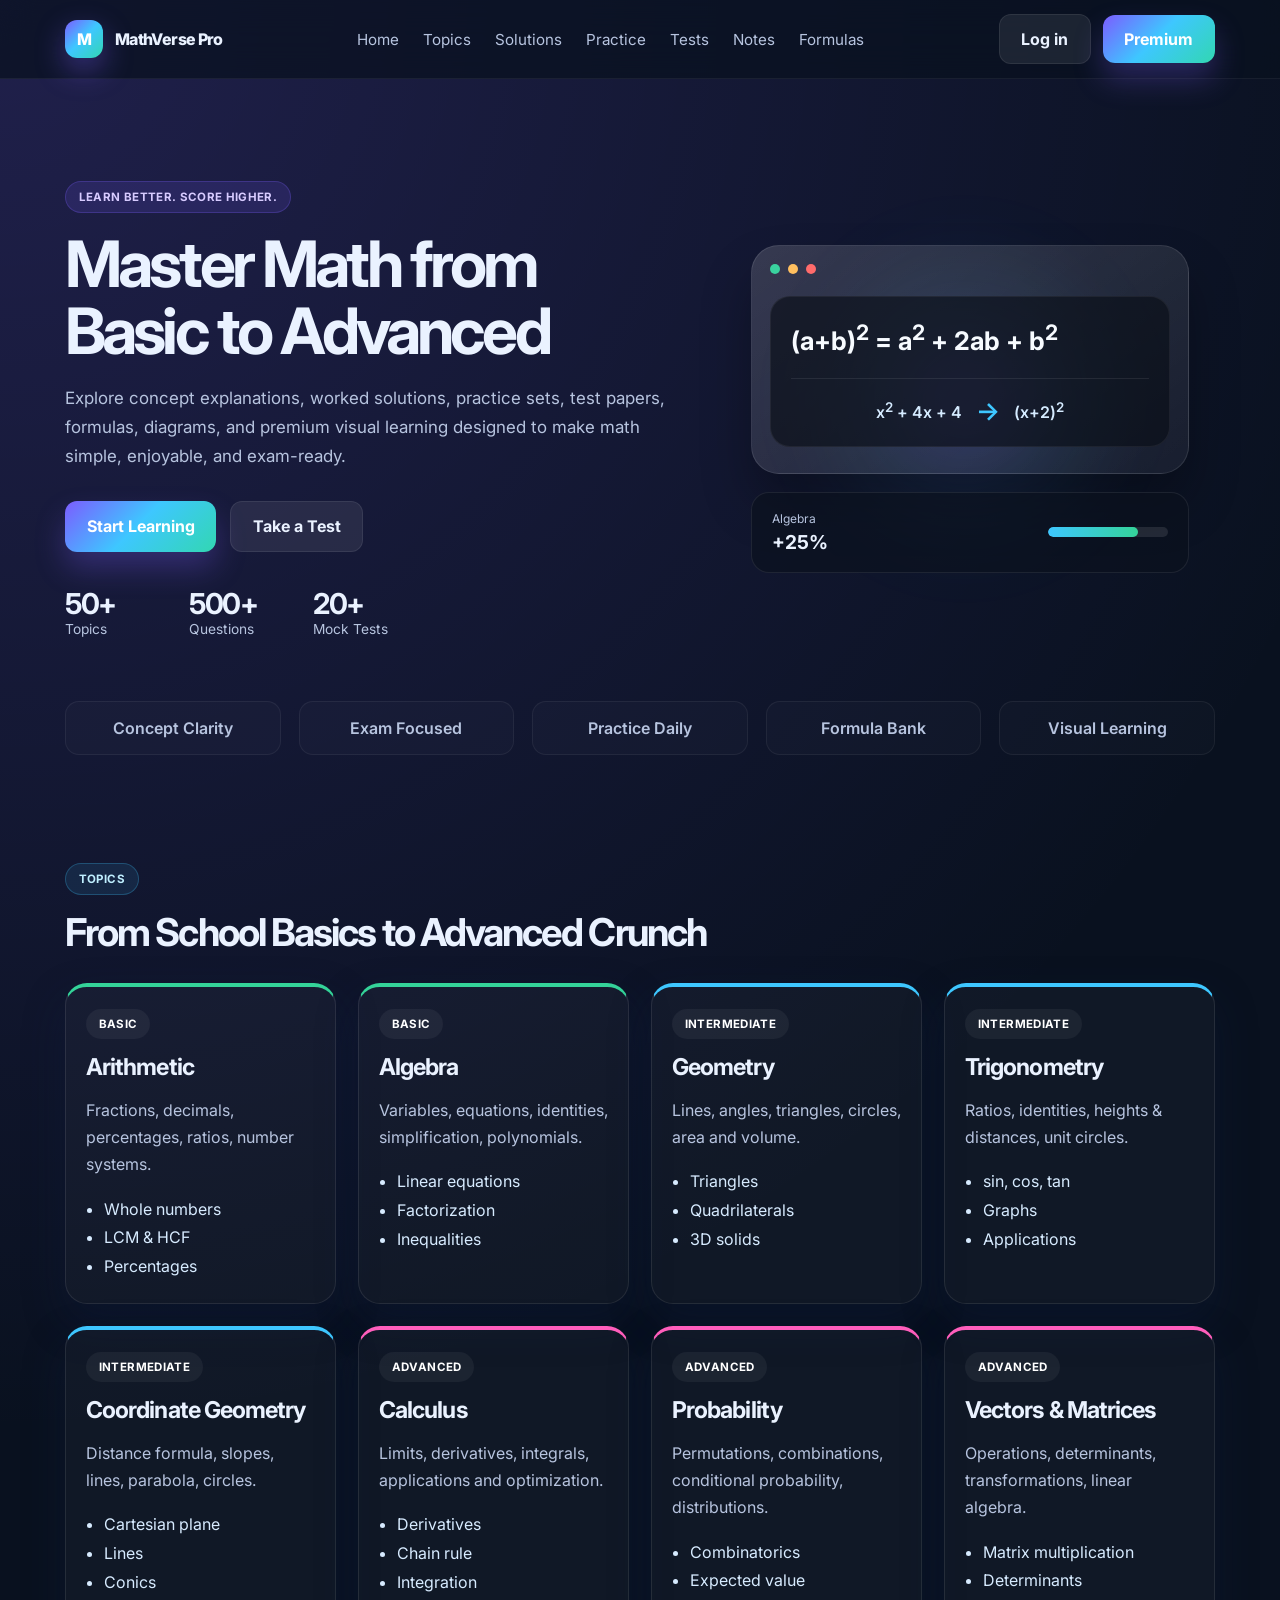
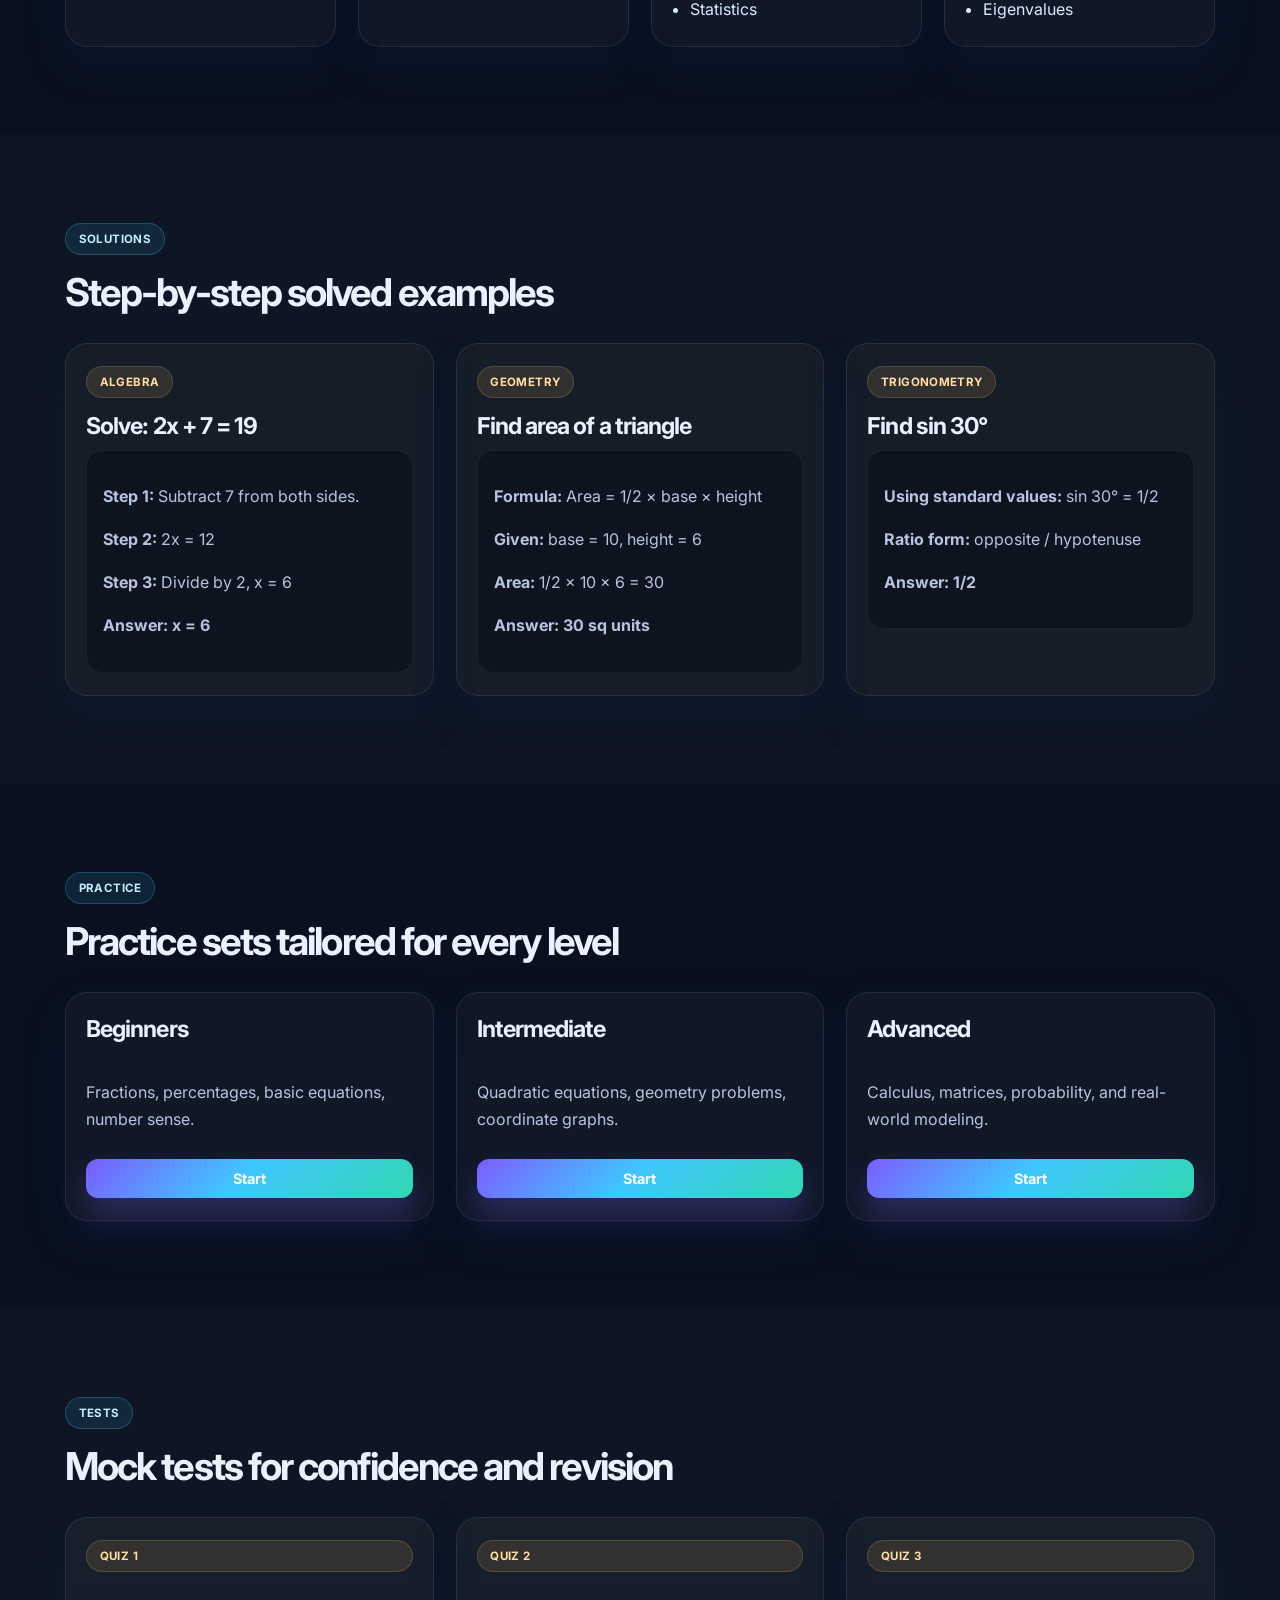
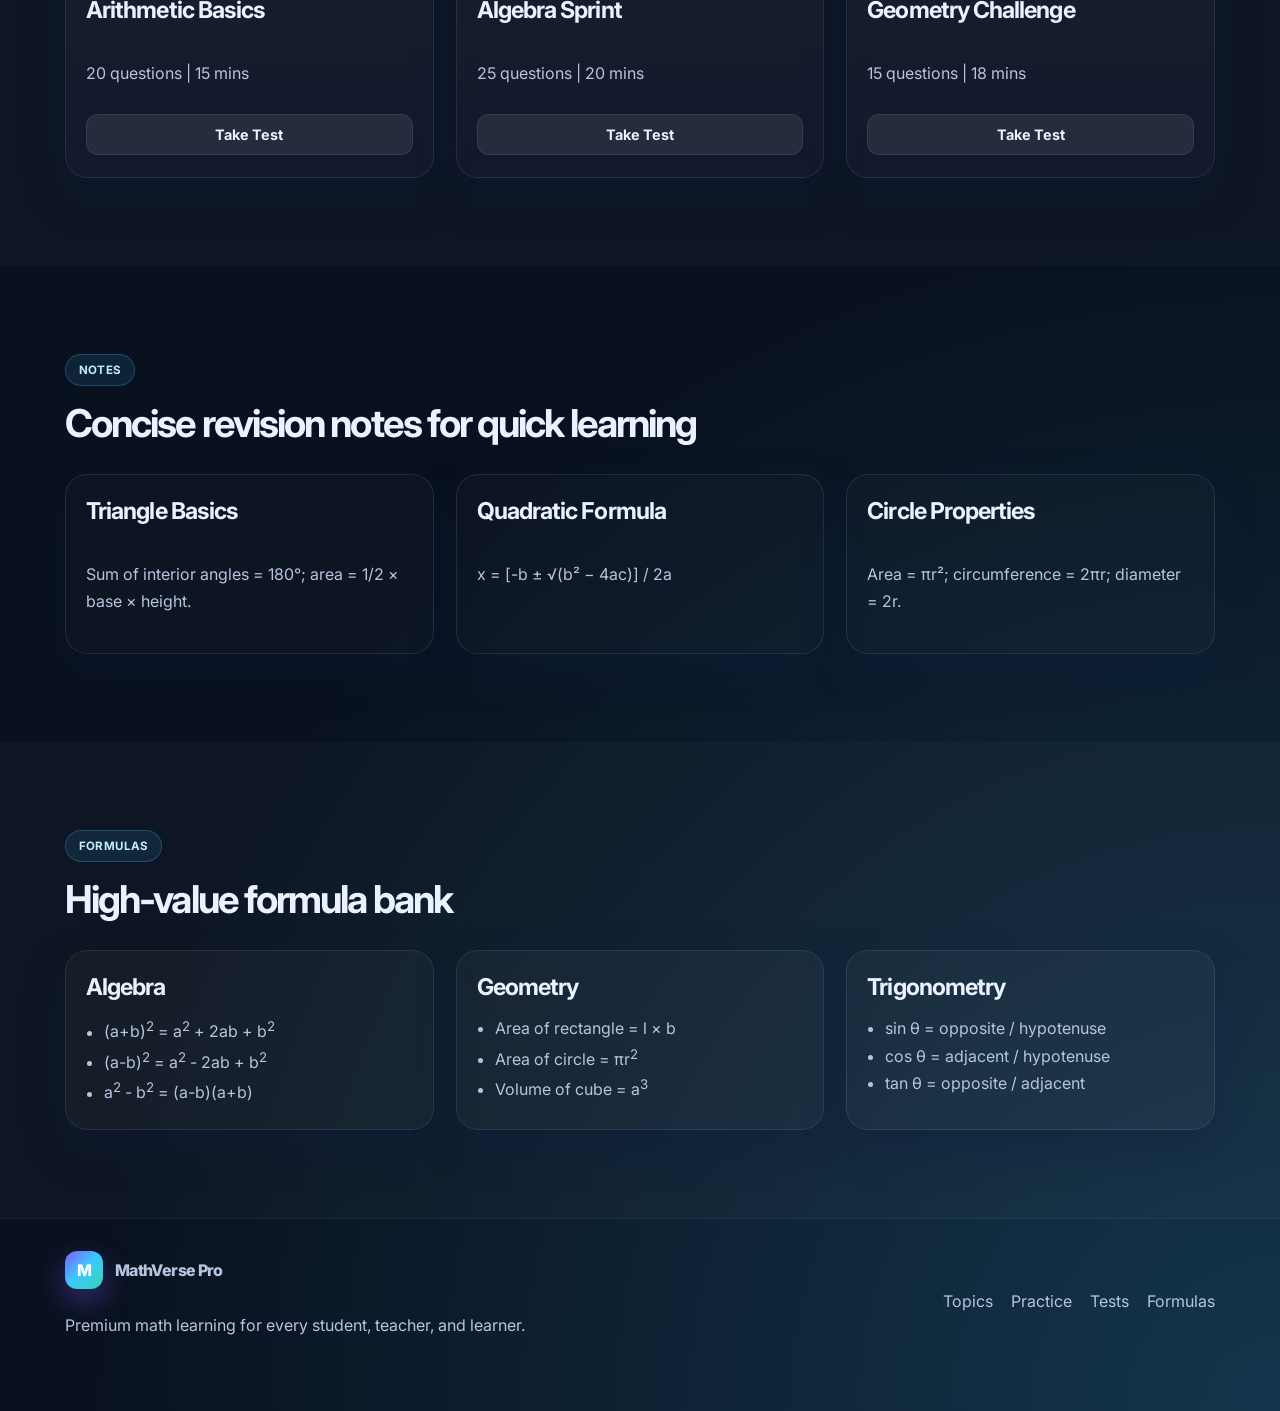
==== index.html @ 8a2e0e50 "Create the static math learning website files in the repository" ====
<!DOCTYPE html>
<html lang="en">
  <head>
    <meta charset="UTF-8" />
    <meta name="viewport" content="width=device-width, initial-scale=1.0" />
    <title>MathVerse Pro | Learn Math From Basic to Advanced</title>
    <meta name="description" content="Premium math learning platform with topics, solutions, practice, tests, formulas, notes and vibrant visual learning." />
    <link rel="preconnect" href="https://fonts.googleapis.com" />
    <link rel="preconnect" href="https://fonts.gstatic.com" crossorigin />
    <link href="https://fonts.googleapis.com/css2?family=Inter:wght@400;500;600;700;800;900&display=swap" rel="stylesheet" />
    <link rel="stylesheet" href="style.css" />
  </head>
  <body>
    <header class="topbar">
      <div class="container nav">
        <div class="brand">
          <div class="brand-mark">M</div>
          <span>MathVerse Pro</span>
        </div>
        <nav class="main-nav">
          <a href="#home">Home</a>
          <a href="#topics">Topics</a>
          <a href="#solutions">Solutions</a>
          <a href="#practice">Practice</a>
          <a href="#tests">Tests</a>
          <a href="#notes">Notes</a>
          <a href="#formulas">Formulas</a>
        </nav>
        <div class="nav-actions">
          <button class="btn btn-light">Log in</button>
          <button class="btn btn-primary">Premium</button>
        </div>
      </div>
    </header>

    <main>
      <section class="hero" id="home">
        <div class="container hero-grid">
          <div class="hero-copy">
            <span class="badge">Learn Better. Score Higher.</span>
            <h1>Master Math from Basic to Advanced</h1>
            <p>
              Explore concept explanations, worked solutions, practice sets, test papers,
              formulas, diagrams, and premium visual learning designed to make math simple,
              enjoyable, and exam-ready.
            </p>
            <div class="cta-row">
              <a href="#topics" class="btn btn-primary">Start Learning</a>
              <a href="#tests" class="btn btn-light">Take a Test</a>
            </div>
            <ul class="hero-stats">
              <li><strong>50+</strong><span>Topics</span></li>
              <li><strong>500+</strong><span>Questions</span></li>
              <li><strong>20+</strong><span>Mock Tests</span></li>
            </ul>
          </div>

          <div class="hero-card">
            <div class="card-glow"></div>
            <div class="mini-card">
              <div class="mini-header">
                <span class="dot green"></span>
                <span class="dot yellow"></span>
                <span class="dot red"></span>
              </div>
              <div class="formula-box">
                <div class="formula">(a+b)<sup>2</sup> = a<sup>2</sup> + 2ab + b<sup>2</sup></div>
                <div class="equation-visual">
                  <span>x<sup>2</sup> + 4x + 4</span>
                  <span class="arrow">→</span>
                  <span>(x+2)<sup>2</sup></span>
                </div>
              </div>
            </div>
            <div class="study-strip">
              <div>
                <span>Algebra</span>
                <strong>+25%</strong>
              </div>
              <div class="progress"><span></span></div>
            </div>
          </div>
        </div>
      </section>

      <section class="trustbar">
        <div class="container trust-items">
          <div>Concept Clarity</div>
          <div>Exam Focused</div>
          <div>Practice Daily</div>
          <div>Formula Bank</div>
          <div>Visual Learning</div>
        </div>
      </section>

      <section class="section" id="topics">
        <div class="container">
          <div class="section-head">
            <span class="eyebrow">Topics</span>
            <h2>From School Basics to Advanced Crunch</h2>
          </div>
          <div class="topic-grid">
            <article class="topic-card level-1">
              <span class="level-tag">Basic</span>
              <h3>Arithmetic</h3>
              <p>Fractions, decimals, percentages, ratios, number systems.</p>
              <ul>
                <li>Whole numbers</li>
                <li>LCM & HCF</li>
                <li>Percentages</li>
              </ul>
            </article>

            <article class="topic-card level-1">
              <span class="level-tag">Basic</span>
              <h3>Algebra</h3>
              <p>Variables, equations, identities, simplification, polynomials.</p>
              <ul>
                <li>Linear equations</li>
                <li>Factorization</li>
                <li>Inequalities</li>
              </ul>
            </article>

            <article class="topic-card level-2">
              <span class="level-tag">Intermediate</span>
              <h3>Geometry</h3>
              <p>Lines, angles, triangles, circles, area and volume.</p>
              <ul>
                <li>Triangles</li>
                <li>Quadrilaterals</li>
                <li>3D solids</li>
              </ul>
            </article>

            <article class="topic-card level-2">
              <span class="level-tag">Intermediate</span>
              <h3>Trigonometry</h3>
              <p>Ratios, identities, heights & distances, unit circles.</p>
              <ul>
                <li>sin, cos, tan</li>
                <li>Graphs</li>
                <li>Applications</li>
              </ul>
            </article>

            <article class="topic-card level-2">
              <span class="level-tag">Intermediate</span>
              <h3>Coordinate Geometry</h3>
              <p>Distance formula, slopes, lines, parabola, circles.</p>
              <ul>
                <li>Cartesian plane</li>
                <li>Lines</li>
                <li>Conics</li>
              </ul>
            </article>

            <article class="topic-card level-3">
              <span class="level-tag">Advanced</span>
              <h3>Calculus</h3>
              <p>Limits, derivatives, integrals, applications and optimization.</p>
              <ul>
                <li>Derivatives</li>
                <li>Chain rule</li>
                <li>Integration</li>
              </ul>
            </article>

            <article class="topic-card level-3">
              <span class="level-tag">Advanced</span>
              <h3>Probability</h3>
              <p>Permutations, combinations, conditional probability, distributions.</p>
              <ul>
                <li>Combinatorics</li>
                <li>Expected value</li>
                <li>Statistics</li>
              </ul>
            </article>

            <article class="topic-card level-3">
              <span class="level-tag">Advanced</span>
              <h3>Vectors & Matrices</h3>
              <p>Operations, determinants, transformations, linear algebra.</p>
              <ul>
                <li>Matrix multiplication</li>
                <li>Determinants</li>
                <li>Eigenvalues</li>
              </ul>
            </article>
          </div>
        </div>
      </section>

      <section class="section alt" id="solutions">
        <div class="container">
          <div class="section-head">
            <span class="eyebrow">Solutions</span>
            <h2>Step-by-step solved examples</h2>
          </div>
          <div class="solution-grid">
            <div class="solution-card">
              <span class="problem-tag">Algebra</span>
              <h3>Solve: 2x + 7 = 19</h3>
              <div class="solution-box">
                <p><strong>Step 1:</strong> Subtract 7 from both sides.</p>
                <p><strong>Step 2:</strong> 2x = 12</p>
                <p><strong>Step 3:</strong> Divide by 2, x = 6</p>
                <p class="answer">Answer: x = 6</p>
              </div>
            </div>

            <div class="solution-card">
              <span class="problem-tag">Geometry</span>
              <h3>Find area of a triangle</h3>
              <div class="solution-box">
                <p><strong>Formula:</strong> Area = 1/2 × base × height</p>
                <p><strong>Given:</strong> base = 10, height = 6</p>
                <p><strong>Area:</strong> 1/2 × 10 × 6 = 30</p>
                <p class="answer">Answer: 30 sq units</p>
              </div>
            </div>

            <div class="solution-card">
              <span class="problem-tag">Trigonometry</span>
              <h3>Find sin 30°</h3>
              <div class="solution-box">
                <p><strong>Using standard values:</strong> sin 30° = 1/2</p>
                <p><strong>Ratio form:</strong> opposite / hypotenuse</p>
                <p class="answer">Answer: 1/2</p>
              </div>
            </div>
          </div>
        </div>
      </section>

      <section class="section" id="practice">
        <div class="container">
          <div class="section-head">
            <span class="eyebrow">Practice</span>
            <h2>Practice sets tailored for every level</h2>
          </div>
          <div class="practice-grid">
            <div class="practice-card">
              <h3>Beginners</h3>
              <p>Fractions, percentages, basic equations, number sense.</p>
              <button class="btn btn-primary small">Start</button>
            </div>
            <div class="practice-card">
              <h3>Intermediate</h3>
              <p>Quadratic equations, geometry problems, coordinate graphs.</p>
              <button class="btn btn-primary small">Start</button>
            </div>
            <div class="practice-card">
              <h3>Advanced</h3>
              <p>Calculus, matrices, probability, and real-world modeling.</p>
              <button class="btn btn-primary small">Start</button>
            </div>
          </div>
        </div>
      </section>

      <section class="section alt" id="tests">
        <div class="container">
          <div class="section-head">
            <span class="eyebrow">Tests</span>
            <h2>Mock tests for confidence and revision</h2>
          </div>
          <div class="quiz-grid">
            <div class="quiz-item">
              <span class="test-badge">Quiz 1</span>
              <h3>Arithmetic Basics</h3>
              <p>20 questions | 15 mins</p>
              <button class="btn btn-light small">Take Test</button>
            </div>
            <div class="quiz-item">
              <span class="test-badge">Quiz 2</span>
              <h3>Algebra Sprint</h3>
              <p>25 questions | 20 mins</p>
              <button class="btn btn-light small">Take Test</button>
            </div>
            <div class="quiz-item">
              <span class="test-badge">Quiz 3</span>
              <h3>Geometry Challenge</h3>
              <p>15 questions | 18 mins</p>
              <button class="btn btn-light small">Take Test</button>
            </div>
          </div>
        </div>
      </section>

      <section class="section" id="notes">
        <div class="container">
          <div class="section-head">
            <span class="eyebrow">Notes</span>
            <h2>Concise revision notes for quick learning</h2>
          </div>
          <div class="notes-grid">
            <article class="note-card">
              <h3>Triangle Basics</h3>
              <p>Sum of interior angles = 180°; area = 1/2 × base × height.</p>
            </article>
            <article class="note-card">
              <h3>Quadratic Formula</h3>
              <p>x = [-b ± √(b² − 4ac)] / 2a</p>
            </article>
            <article class="note-card">
              <h3>Circle Properties</h3>
              <p>Area = πr²; circumference = 2πr; diameter = 2r.</p>
            </article>
          </div>
        </div>
      </section>

      <section class="section alt" id="formulas">
        <div class="container">
          <div class="section-head">
            <span class="eyebrow">Formulas</span>
            <h2>High-value formula bank</h2>
          </div>
          <div class="formula-grid">
            <div class="formula-panel">
              <h3>Algebra</h3>
              <ul>
                <li>(a+b)<sup>2</sup> = a<sup>2</sup> + 2ab + b<sup>2</sup></li>
                <li>(a-b)<sup>2</sup> = a<sup>2</sup> - 2ab + b<sup>2</sup></li>
                <li>a<sup>2</sup> - b<sup>2</sup> = (a-b)(a+b)</li>
              </ul>
            </div>
            <div class="formula-panel">
              <h3>Geometry</h3>
              <ul>
                <li>Area of rectangle = l × b</li>
                <li>Area of circle = πr<sup>2</sup></li>
                <li>Volume of cube = a<sup>3</sup></li>
              </ul>
            </div>
            <div class="formula-panel">
              <h3>Trigonometry</h3>
              <ul>
                <li>sin θ = opposite / hypotenuse</li>
                <li>cos θ = adjacent / hypotenuse</li>
                <li>tan θ = opposite / adjacent</li>
              </ul>
            </div>
          </div>
        </div>
      </section>
    </main>

    <footer class="site-footer">
      <div class="container footer-content">
        <div>
          <div class="brand footer-brand">
            <div class="brand-mark">M</div>
            <span>MathVerse Pro</span>
          </div>
          <p>Premium math learning for every student, teacher, and learner.</p>
        </div>
        <div class="footer-links">
          <a href="#topics">Topics</a>
          <a href="#practice">Practice</a>
          <a href="#tests">Tests</a>
          <a href="#formulas">Formulas</a>
        </div>
      </div>
    </footer>

    <script src="script.js"></script>
  </body>
</html>
---- style.css ----
* {
  box-sizing: border-box;
}

:root {
  --bg: #09111f;
  --bg-soft: #111b2f;
  --panel: rgba(16, 24, 41, 0.8);
  --panel-strong: #101a31;
  --card: #f8faff;
  --primary: #7c5cff;
  --secondary: #3ec7ff;
  --accent: #ffbf5f;
  --success: #34d399;
  --text: #eaf2ff;
  --muted: #b7c4df;
  --shadow: rgba(13, 28, 64, 0.35);
  --pink: #ff5ebc;
  --green: #3ad29f;
  --gradient: linear-gradient(135deg, #7c5cff 0%, #3ec7ff 48%, #32d7b2 100%);
}

html {
  scroll-behavior: smooth;
}

body {
  margin: 0;
  font-family: "Inter", sans-serif;
  background:
    radial-gradient(circle at top left, rgba(124, 92, 255, 0.2), transparent 30%),
    radial-gradient(circle at bottom right, rgba(62, 199, 255, 0.2), transparent 25%),
    var(--bg);
  color: var(--text);
}

a {
  text-decoration: none;
  color: inherit;
}

img {
  max-width: 100%;
}

button {
  font: inherit;
  border: none;
  cursor: pointer;
}

.container {
  width: min(1150px, calc(100% - 32px));
  margin: 0 auto;
}

.topbar {
  position: sticky;
  top: 0;
  z-index: 50;
  backdrop-filter: blur(18px);
  background: rgba(9, 17, 31, 0.72);
  border-bottom: 1px solid rgba(255, 255, 255, 0.06);
}

.nav {
  display: flex;
  align-items: center;
  justify-content: space-between;
  min-height: 78px;
  gap: 20px;
}

.brand {
  display: inline-flex;
  align-items: center;
  gap: 12px;
  font-weight: 800;
  letter-spacing: -0.04em;
}

.brand-mark {
  width: 38px;
  height: 38px;
  display: grid;
  place-items: center;
  border-radius: 12px;
  background: var(--gradient);
  color: white;
  box-shadow: 0 12px 30px rgba(124, 92, 255, 0.4);
}

.main-nav {
  display: flex;
  align-items: center;
  gap: 24px;
  color: var(--muted);
  font-size: 0.95rem;
}

.main-nav a:hover {
  color: white;
}

.nav-actions {
  display: flex;
  align-items: center;
  gap: 12px;
}

.btn {
  display: inline-flex;
  align-items: center;
  justify-content: center;
  border-radius: 12px;
  padding: 0.9rem 1.35rem;
  font-weight: 700;
  transition: 0.2s ease;
}

.btn:hover {
  transform: translateY(-1px);
}

.btn-light {
  background: rgba(255, 255, 255, 0.08);
  color: var(--text);
  border: 1px solid rgba(255, 255, 255, 0.08);
}

.btn-primary {
  background: var(--gradient);
  color: white;
  box-shadow: 0 16px 30px rgba(124, 92, 255, 0.28);
}

.btn.small {
  padding: 0.7rem 1rem;
  font-size: 0.9rem;
}

.hero {
  padding: 90px 0 42px;
}

.hero-grid {
  display: grid;
  grid-template-columns: 1.2fr 0.95fr;
  align-items: center;
  gap: 40px;
}

.badge,
.eyebrow,
.level-tag,
.problem-tag,
.test-badge {
  display: inline-flex;
  align-items: center;
  padding: 0.5rem 0.8rem;
  border-radius: 999px;
  font-size: 0.72rem;
  font-weight: 700;
  letter-spacing: 0.03em;
  text-transform: uppercase;
}

.badge {
  background: rgba(124, 92, 255, 0.15);
  color: #d7cbff;
  border: 1px solid rgba(124, 92, 255, 0.25);
}

.eyebrow {
  background: rgba(62, 199, 255, 0.1);
  color: #bfefff;
  border: 1px solid rgba(62, 199, 255, 0.25);
}

.hero-copy h1 {
  font-size: clamp(2.7rem, 5vw, 5rem);
  line-height: 1.04;
  letter-spacing: -0.06em;
  margin: 18px 0 20px;
}

.hero-copy p {
  font-size: 1.06rem;
  line-height: 1.7;
  color: var(--muted);
  max-width: 640px;
}

.cta-row {
  display: flex;
  flex-wrap: wrap;
  gap: 14px;
  margin-top: 30px;
}

.hero-stats {
  list-style: none;
  padding: 0;
  margin: 34px 0 0;
  display: flex;
  gap: 24px;
  flex-wrap: wrap;
}

.hero-stats li {
  display: flex;
  flex-direction: column;
  min-width: 100px;
}

.hero-stats strong {
  font-size: 1.8rem;
  letter-spacing: -0.05em;
}

.hero-stats span {
  color: var(--muted);
  font-size: 0.86rem;
}

.hero-card {
  position: relative;
  display: flex;
  flex-direction: column;
  justify-content: center;
  min-height: 480px;
  padding: 26px;
}

.card-glow {
  position: absolute;
  inset: 40px 30px 60px 20px;
  background: radial-gradient(circle at center, rgba(124, 92, 255, 0.28), rgba(62, 199, 255, 0.08), transparent 60%);
  filter: blur(32px);
}

.mini-card {
  position: relative;
  z-index: 1;
  background: linear-gradient(145deg, rgba(255,255,255,0.15), rgba(255,255,255,0.05));
  border: 1px solid rgba(255,255,255,0.1);
  border-radius: 28px;
  padding: 18px 18px 26px;
  box-shadow: 0 30px 50px rgba(0,0,0,0.28);
}

.mini-header {
  display: flex;
  gap: 8px;
  margin-bottom: 22px;
}

.dot {
  display: inline-block;
  width: 10px;
  height: 10px;
  border-radius: 50%;
}

.dot.green { background: var(--green); }
.dot.yellow { background: var(--accent); }
.dot.red { background: #ff6b6b; }

.formula-box {
  background: rgba(10, 15, 24, 0.65);
  border-radius: 20px;
  padding: 20px;
  border: 1px solid rgba(255,255,255,0.06);
}

.formula {
  font-size: clamp(1.1rem, 2vw, 1.7rem);
  font-weight: 700;
  line-height: 1.5;
  color: #f7fbff;
}

.equation-visual {
  margin-top: 18px;
  display: flex;
  align-items: center;
  justify-content: center;
  gap: 14px;
  padding-top: 16px;
  border-top: 1px solid rgba(255,255,255,0.08);
  color: #d5ebff;
  font-weight: 600;
}

.arrow {
  color: var(--secondary);
  font-size: 1.6rem;
}

.study-strip {
  position: relative;
  z-index: 1;
  margin-top: 18px;
  background: rgba(11, 17, 30, 0.65);
  border: 1px solid rgba(255,255,255,0.08);
  border-radius: 18px;
  padding: 18px 20px;
  display: flex;
  align-items: center;
  justify-content: space-between;
  gap: 18px;
}

.study-strip span {
  display: block;
  color: var(--muted);
  font-size: 0.75rem;
  margin-bottom: 4px;
}

.study-strip strong {
  font-size: 1.2rem;
}

.progress {
  width: 120px;
  height: 10px;
  background: rgba(255,255,255,0.1);
  border-radius: 999px;
  overflow: hidden;
}

.progress span {
  display: block;
  width: 75%;
  height: 100%;
  background: linear-gradient(90deg, var(--secondary), var(--success));
  border-radius: inherit;
}

.trustbar {
  padding: 10px 0 20px;
}

.trust-items {
  display: grid;
  grid-template-columns: repeat(5, minmax(0, 1fr));
  gap: 18px;
  color: var(--muted);
  font-weight: 600;
}

.trust-items > div {
  text-align: center;
  background: rgba(255,255,255,0.02);
  border: 1px solid rgba(255,255,255,0.06);
  border-radius: 14px;
  padding: 16px 12px;
}

.section {
  padding: 88px 0;
}

.section.alt {
  background: rgba(255,255,255,0.02);
}

.section-head {
  margin-bottom: 28px;
}

.section-head h2 {
  margin: 14px 0 0;
  font-size: clamp(2rem, 3vw, 3rem);
  letter-spacing: -0.05em;
}

.topic-grid,
.solution-grid,
.practice-grid,
.quiz-grid,
.notes-grid,
.formula-grid {
  display: grid;
  gap: 22px;
}

.topic-grid {
  grid-template-columns: repeat(4, minmax(0, 1fr));
}

.solution-grid,
.practice-grid,
.quiz-grid,
.notes-grid,
.formula-grid {
  grid-template-columns: repeat(3, minmax(0, 1fr));
}

.topic-card,
.solution-card,
.practice-card,
.quiz-item,
.note-card,
.formula-panel {
  background: rgba(255,255,255,0.03);
  border: 1px solid rgba(255,255,255,0.09);
  border-radius: 22px;
  padding: 22px 20px;
  box-shadow: 0 18px 40px var(--shadow);
}

.topic-card {
  min-height: 260px;
}

.level-1 { border-top: 4px solid var(--success); }
.level-2 { border-top: 4px solid var(--secondary); }
.level-3 { border-top: 4px solid var(--pink); }

.level-tag {
  background: rgba(255,255,255,0.05);
  color: white;
  margin-bottom: 14px;
}

.topic-card h3,
.solution-card h3,
.practice-card h3,
.quiz-item h3,
.note-card h3,
.formula-panel h3 {
  margin: 0 0 10px;
  font-size: 1.45rem;
  letter-spacing: -0.04em;
}

.topic-card p,
.solution-card p,
.practice-card p,
.quiz-item p,
.note-card p,
.formula-panel li {
  color: var(--muted);
  line-height: 1.7;
}

.topic-card ul {
  padding-left: 18px;
  margin: 14px 0 0;
  color: #d7ebff;
  line-height: 1.8;
}

.problem-tag,
.test-badge {
  background: rgba(255, 191, 95, 0.12);
  color: #ffdfa3;
  border: 1px solid rgba(255, 191, 95, 0.18);
  margin-bottom: 14px;
}

.solution-box {
  background: rgba(9, 15, 24, 0.52);
  border: 1px solid rgba(255,255,255,0.05);
  border-radius: 16px;
  padding: 16px;
}

.answer {
  margin-top: 14px;
  color: #d1fbe8;
  font-weight: 700;
}

.practice-card,
.quiz-item,
.note-card {
  display: flex;
  flex-direction: column;
  gap: 10px;
}

.quiz-item {
  background: linear-gradient(180deg, rgba(255,255,255,0.04), rgba(124,92,255,0.05));
}

.notes-grid .note-card {
  background: rgba(255,255,255,0.02);
}

.formula-panel ul {
  margin: 14px 0 0;
  padding-left: 18px;
}

.site-footer {
  padding: 32px 0 60px;
  border-top: 1px solid rgba(255,255,255,0.06);
}

.footer-content {
  display: flex;
  align-items: center;
  justify-content: space-between;
  gap: 20px;
  color: var(--muted);
}

.footer-brand {
  margin-bottom: 10px;
}

.footer-links {
  display: flex;
  align-items: center;
  gap: 18px;
  flex-wrap: wrap;
}

@media (max-width: 980px) {
  .hero-grid,
  .topic-grid,
  .solution-grid,
  .practice-grid,
  .quiz-grid,
  .notes-grid,
  .formula-grid,
  .trust-items {
    grid-template-columns: 1fr 1fr;
  }

  .hero-grid {
    grid-template-columns: 1fr;
  }

  .main-nav {
    display: none;
  }
}

@media (max-width: 640px) {
  .nav-actions {
    display: none;
  }

  .hero {
    padding-top: 60px;
  }

  .topic-grid,
  .solution-grid,
  .practice-grid,
  .quiz-grid,
  .notes-grid,
  .formula-grid,
  .trust-items {
    grid-template-columns: 1fr;
  }

  .footer-content {
    flex-direction: column;
    align-items: flex-start;
  }

  .cta-row {
    flex-direction: column;
    align-items: stretch;
  }

  .btn {
    width: 100%;
  }
}
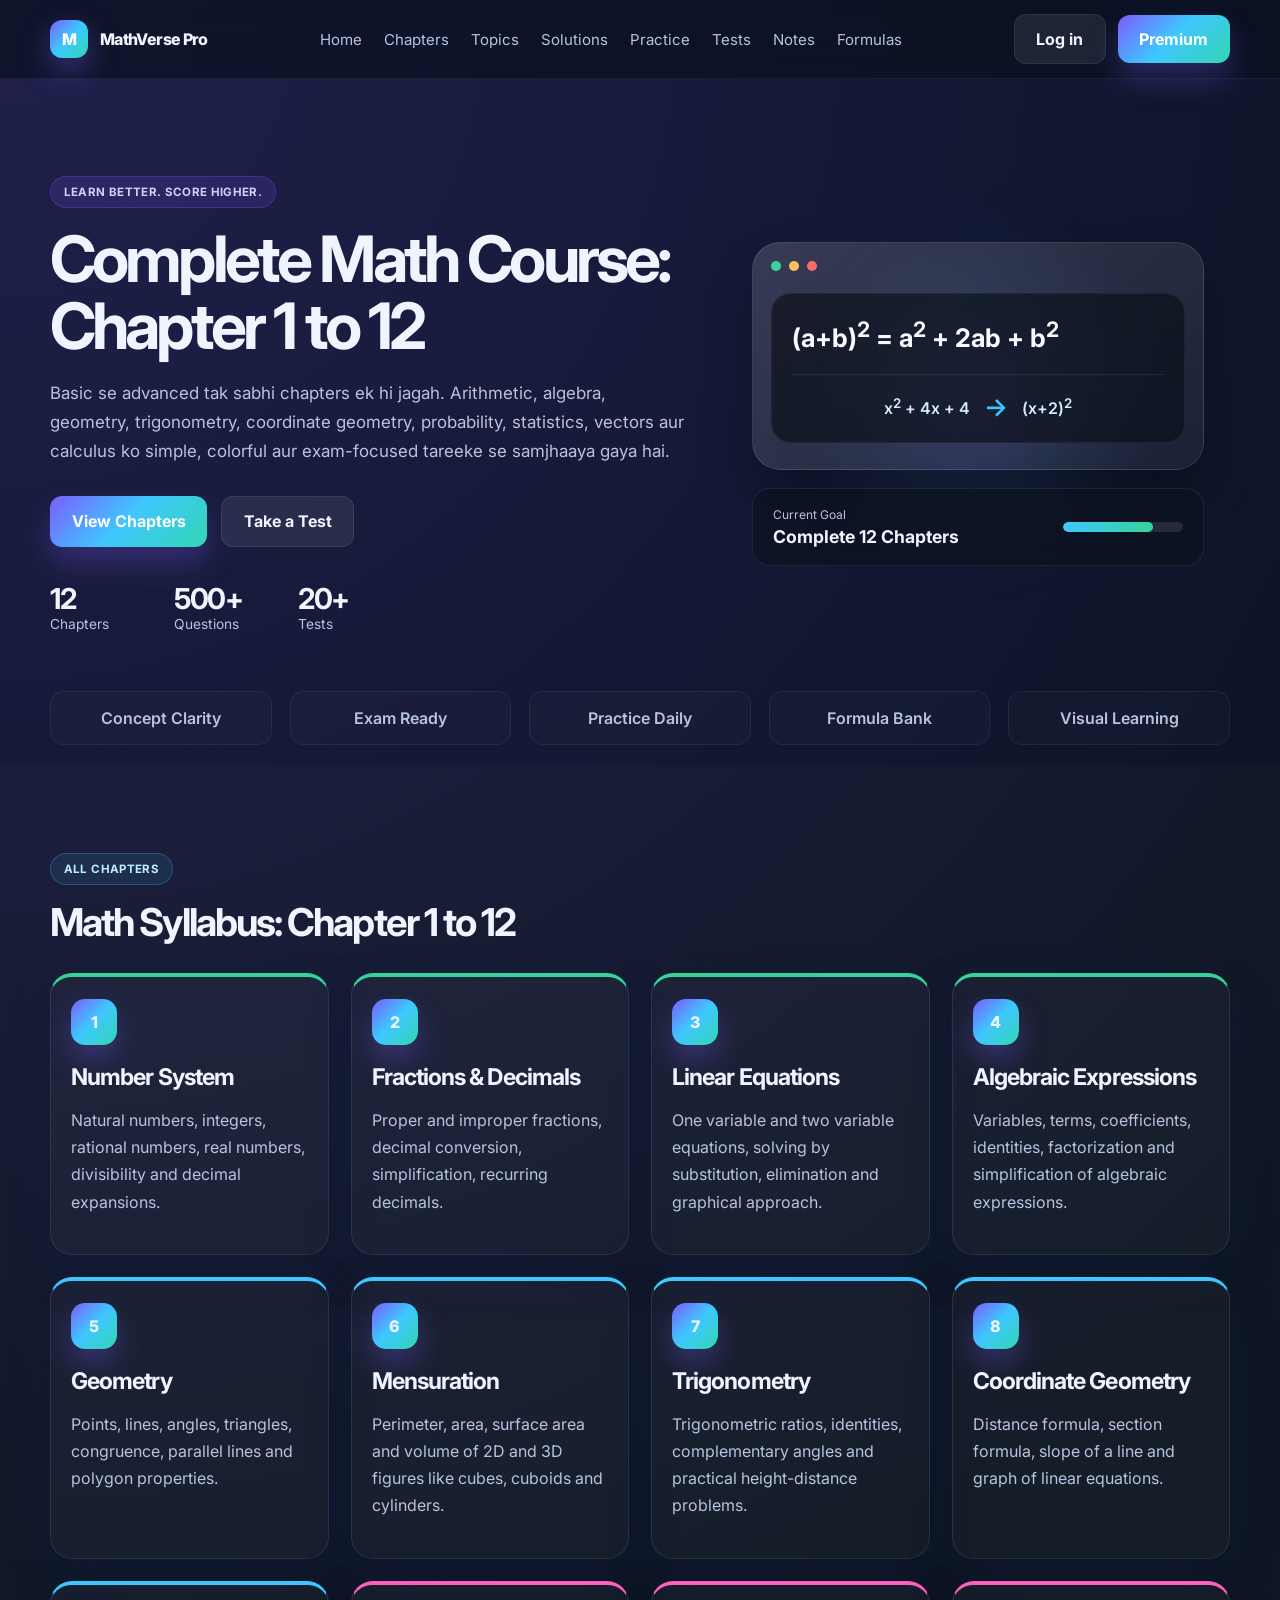
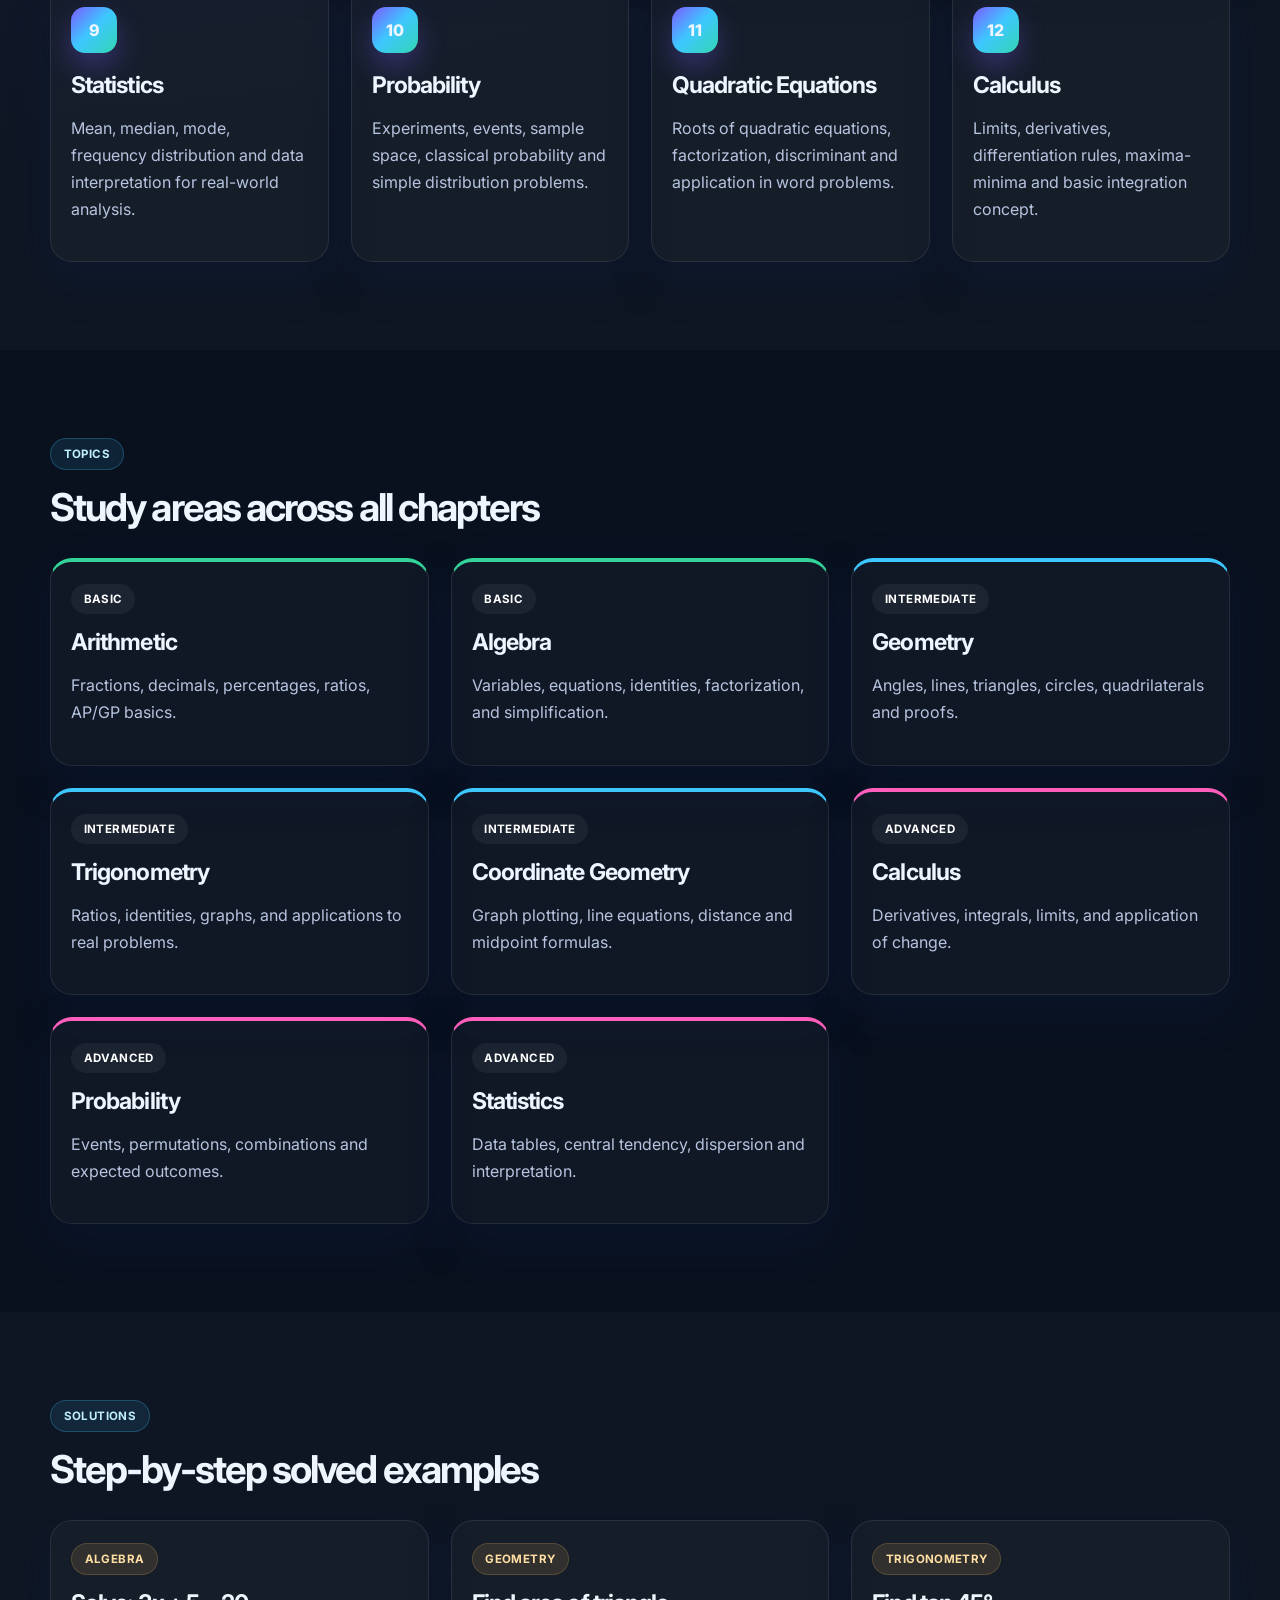
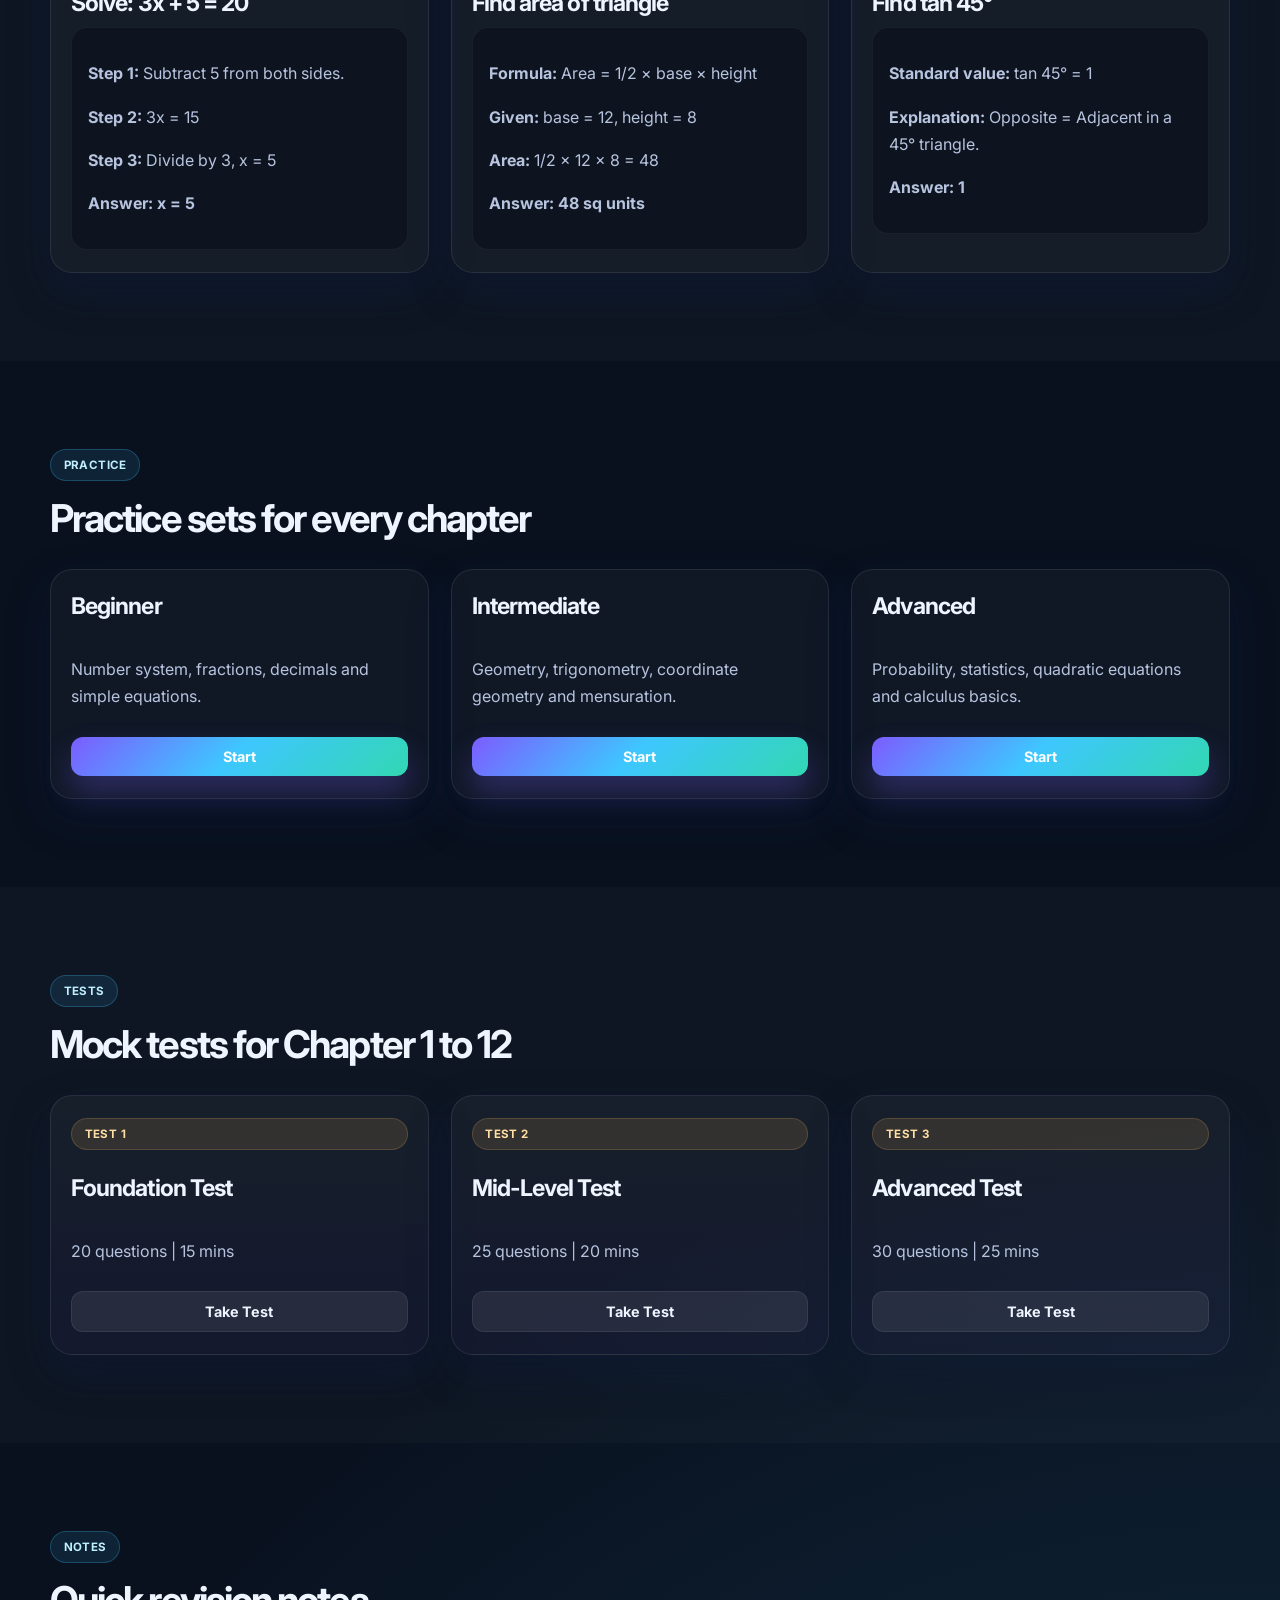
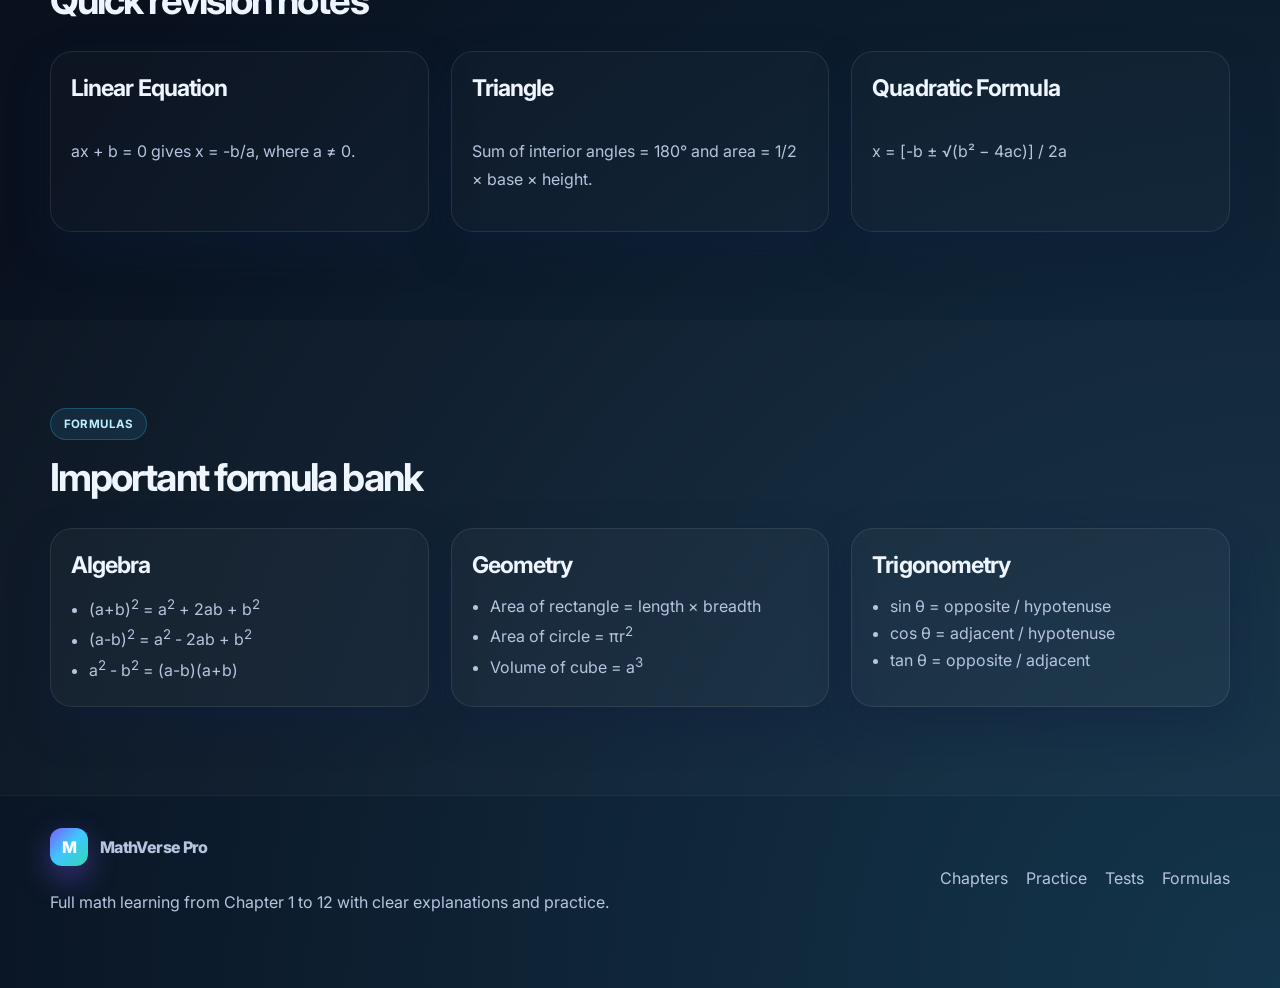
==== commit 3724de5e: "Expand the math website to include complete chapter-wise syllabus from Chapter 1 to 12 and improve t" ====
--- a/index.html
+++ b/index.html
@@ -3,8 +3,11 @@
   <head>
     <meta charset="UTF-8" />
     <meta name="viewport" content="width=device-width, initial-scale=1.0" />
-    <title>MathVerse Pro | Learn Math From Basic to Advanced</title>
-    <meta name="description" content="Premium math learning platform with topics, solutions, practice, tests, formulas, notes and vibrant visual learning." />
+    <title>MathVerse Pro | Learn Math Chapter 1 to 12</title>
+    <meta
+      name="description"
+      content="Premium math learning website with chapters 1 to 12, formulas, notes, practice, tests, and detailed math explanations from basic to advanced level."
+    />
     <link rel="preconnect" href="https://fonts.googleapis.com" />
     <link rel="preconnect" href="https://fonts.gstatic.com" crossorigin />
     <link href="https://fonts.googleapis.com/css2?family=Inter:wght@400;500;600;700;800;900&display=swap" rel="stylesheet" />
@@ -19,6 +22,7 @@
         </div>
         <nav class="main-nav">
           <a href="#home">Home</a>
+          <a href="#chapters">Chapters</a>
           <a href="#topics">Topics</a>
           <a href="#solutions">Solutions</a>
           <a href="#practice">Practice</a>
@@ -38,20 +42,20 @@
         <div class="container hero-grid">
           <div class="hero-copy">
             <span class="badge">Learn Better. Score Higher.</span>
-            <h1>Master Math from Basic to Advanced</h1>
+            <h1>Complete Math Course: Chapter 1 to 12</h1>
             <p>
-              Explore concept explanations, worked solutions, practice sets, test papers,
-              formulas, diagrams, and premium visual learning designed to make math simple,
-              enjoyable, and exam-ready.
+              Basic se advanced tak sabhi chapters ek hi jagah. Arithmetic, algebra, geometry,
+              trigonometry, coordinate geometry, probability, statistics, vectors aur calculus
+              ko simple, colorful aur exam-focused tareeke se samjhaaya gaya hai.
             </p>
             <div class="cta-row">
-              <a href="#topics" class="btn btn-primary">Start Learning</a>
+              <a href="#chapters" class="btn btn-primary">View Chapters</a>
               <a href="#tests" class="btn btn-light">Take a Test</a>
             </div>
             <ul class="hero-stats">
-              <li><strong>50+</strong><span>Topics</span></li>
+              <li><strong>12</strong><span>Chapters</span></li>
               <li><strong>500+</strong><span>Questions</span></li>
-              <li><strong>20+</strong><span>Mock Tests</span></li>
+              <li><strong>20+</strong><span>Tests</span></li>
             </ul>
           </div>
 
@@ -74,8 +78,8 @@
             </div>
             <div class="study-strip">
               <div>
-                <span>Algebra</span>
-                <strong>+25%</strong>
+                <span>Current Goal</span>
+                <strong>Complete 12 Chapters</strong>
               </div>
               <div class="progress"><span></span></div>
             </div>
@@ -86,106 +90,149 @@
       <section class="trustbar">
         <div class="container trust-items">
           <div>Concept Clarity</div>
-          <div>Exam Focused</div>
+          <div>Exam Ready</div>
           <div>Practice Daily</div>
           <div>Formula Bank</div>
           <div>Visual Learning</div>
         </div>
       </section>
 
+      <section class="section alt" id="chapters">
+        <div class="container">
+          <div class="section-head">
+            <span class="eyebrow">All Chapters</span>
+            <h2>Math Syllabus: Chapter 1 to 12</h2>
+          </div>
+
+          <div class="chapter-grid">
+            <article class="chapter-card level-1">
+              <div class="chapter-number">1</div>
+              <h3>Number System</h3>
+              <p>Natural numbers, integers, rational numbers, real numbers, divisibility and decimal expansions.</p>
+            </article>
+
+            <article class="chapter-card level-1">
+              <div class="chapter-number">2</div>
+              <h3>Fractions & Decimals</h3>
+              <p>Proper and improper fractions, decimal conversion, simplification, recurring decimals.</p>
+            </article>
+
+            <article class="chapter-card level-1">
+              <div class="chapter-number">3</div>
+              <h3>Linear Equations</h3>
+              <p>One variable and two variable equations, solving by substitution, elimination and graphical approach.</p>
+            </article>
+
+            <article class="chapter-card level-1">
+              <div class="chapter-number">4</div>
+              <h3>Algebraic Expressions</h3>
+              <p>Variables, terms, coefficients, identities, factorization and simplification of algebraic expressions.</p>
+            </article>
+
+            <article class="chapter-card level-2">
+              <div class="chapter-number">5</div>
+              <h3>Geometry</h3>
+              <p>Points, lines, angles, triangles, congruence, parallel lines and polygon properties.</p>
+            </article>
+
+            <article class="chapter-card level-2">
+              <div class="chapter-number">6</div>
+              <h3>Mensuration</h3>
+              <p>Perimeter, area, surface area and volume of 2D and 3D figures like cubes, cuboids and cylinders.</p>
+            </article>
+
+            <article class="chapter-card level-2">
+              <div class="chapter-number">7</div>
+              <h3>Trigonometry</h3>
+              <p>Trigonometric ratios, identities, complementary angles and practical height-distance problems.</p>
+            </article>
+
+            <article class="chapter-card level-2">
+              <div class="chapter-number">8</div>
+              <h3>Coordinate Geometry</h3>
+              <p>Distance formula, section formula, slope of a line and graph of linear equations.</p>
+            </article>
+
+            <article class="chapter-card level-2">
+              <div class="chapter-number">9</div>
+              <h3>Statistics</h3>
+              <p>Mean, median, mode, frequency distribution and data interpretation for real-world analysis.</p>
+            </article>
+
+            <article class="chapter-card level-3">
+              <div class="chapter-number">10</div>
+              <h3>Probability</h3>
+              <p>Experiments, events, sample space, classical probability and simple distribution problems.</p>
+            </article>
+
+            <article class="chapter-card level-3">
+              <div class="chapter-number">11</div>
+              <h3>Quadratic Equations</h3>
+              <p>Roots of quadratic equations, factorization, discriminant and application in word problems.</p>
+            </article>
+
+            <article class="chapter-card level-3">
+              <div class="chapter-number">12</div>
+              <h3>Calculus</h3>
+              <p>Limits, derivatives, differentiation rules, maxima-minima and basic integration concept.</p>
+            </article>
+          </div>
+        </div>
+      </section>
+
       <section class="section" id="topics">
         <div class="container">
           <div class="section-head">
             <span class="eyebrow">Topics</span>
-            <h2>From School Basics to Advanced Crunch</h2>
+            <h2>Study areas across all chapters</h2>
           </div>
           <div class="topic-grid">
             <article class="topic-card level-1">
               <span class="level-tag">Basic</span>
               <h3>Arithmetic</h3>
-              <p>Fractions, decimals, percentages, ratios, number systems.</p>
-              <ul>
-                <li>Whole numbers</li>
-                <li>LCM & HCF</li>
-                <li>Percentages</li>
-              </ul>
+              <p>Fractions, decimals, percentages, ratios, AP/GP basics.</p>
             </article>
 
             <article class="topic-card level-1">
               <span class="level-tag">Basic</span>
               <h3>Algebra</h3>
-              <p>Variables, equations, identities, simplification, polynomials.</p>
-              <ul>
-                <li>Linear equations</li>
-                <li>Factorization</li>
-                <li>Inequalities</li>
-              </ul>
+              <p>Variables, equations, identities, factorization, and simplification.</p>
             </article>
 
             <article class="topic-card level-2">
               <span class="level-tag">Intermediate</span>
               <h3>Geometry</h3>
-              <p>Lines, angles, triangles, circles, area and volume.</p>
-              <ul>
-                <li>Triangles</li>
-                <li>Quadrilaterals</li>
-                <li>3D solids</li>
-              </ul>
+              <p>Angles, lines, triangles, circles, quadrilaterals and proofs.</p>
             </article>
 
             <article class="topic-card level-2">
               <span class="level-tag">Intermediate</span>
               <h3>Trigonometry</h3>
-              <p>Ratios, identities, heights & distances, unit circles.</p>
-              <ul>
-                <li>sin, cos, tan</li>
-                <li>Graphs</li>
-                <li>Applications</li>
-              </ul>
+              <p>Ratios, identities, graphs, and applications to real problems.</p>
             </article>
 
             <article class="topic-card level-2">
               <span class="level-tag">Intermediate</span>
               <h3>Coordinate Geometry</h3>
-              <p>Distance formula, slopes, lines, parabola, circles.</p>
-              <ul>
-                <li>Cartesian plane</li>
-                <li>Lines</li>
-                <li>Conics</li>
-              </ul>
+              <p>Graph plotting, line equations, distance and midpoint formulas.</p>
             </article>
 
             <article class="topic-card level-3">
               <span class="level-tag">Advanced</span>
               <h3>Calculus</h3>
-              <p>Limits, derivatives, integrals, applications and optimization.</p>
-              <ul>
-                <li>Derivatives</li>
-                <li>Chain rule</li>
-                <li>Integration</li>
-              </ul>
+              <p>Derivatives, integrals, limits, and application of change.</p>
             </article>
 
             <article class="topic-card level-3">
               <span class="level-tag">Advanced</span>
               <h3>Probability</h3>
-              <p>Permutations, combinations, conditional probability, distributions.</p>
-              <ul>
-                <li>Combinatorics</li>
-                <li>Expected value</li>
-                <li>Statistics</li>
-              </ul>
+              <p>Events, permutations, combinations and expected outcomes.</p>
             </article>
 
             <article class="topic-card level-3">
               <span class="level-tag">Advanced</span>
-              <h3>Vectors & Matrices</h3>
-              <p>Operations, determinants, transformations, linear algebra.</p>
-              <ul>
-                <li>Matrix multiplication</li>
-                <li>Determinants</li>
-                <li>Eigenvalues</li>
-              </ul>
+              <h3>Statistics</h3>
+              <p>Data tables, central tendency, dispersion and interpretation.</p>
             </article>
           </div>
         </div>
@@ -200,33 +247,33 @@
           <div class="solution-grid">
             <div class="solution-card">
               <span class="problem-tag">Algebra</span>
-              <h3>Solve: 2x + 7 = 19</h3>
+              <h3>Solve: 3x + 5 = 20</h3>
               <div class="solution-box">
-                <p><strong>Step 1:</strong> Subtract 7 from both sides.</p>
-                <p><strong>Step 2:</strong> 2x = 12</p>
-                <p><strong>Step 3:</strong> Divide by 2, x = 6</p>
-                <p class="answer">Answer: x = 6</p>
+                <p><strong>Step 1:</strong> Subtract 5 from both sides.</p>
+                <p><strong>Step 2:</strong> 3x = 15</p>
+                <p><strong>Step 3:</strong> Divide by 3, x = 5</p>
+                <p class="answer">Answer: x = 5</p>
               </div>
             </div>
 
             <div class="solution-card">
               <span class="problem-tag">Geometry</span>
-              <h3>Find area of a triangle</h3>
+              <h3>Find area of triangle</h3>
               <div class="solution-box">
                 <p><strong>Formula:</strong> Area = 1/2 × base × height</p>
-                <p><strong>Given:</strong> base = 10, height = 6</p>
-                <p><strong>Area:</strong> 1/2 × 10 × 6 = 30</p>
-                <p class="answer">Answer: 30 sq units</p>
+                <p><strong>Given:</strong> base = 12, height = 8</p>
+                <p><strong>Area:</strong> 1/2 × 12 × 8 = 48</p>
+                <p class="answer">Answer: 48 sq units</p>
               </div>
             </div>
 
             <div class="solution-card">
               <span class="problem-tag">Trigonometry</span>
-              <h3>Find sin 30°</h3>
+              <h3>Find tan 45°</h3>
               <div class="solution-box">
-                <p><strong>Using standard values:</strong> sin 30° = 1/2</p>
-                <p><strong>Ratio form:</strong> opposite / hypotenuse</p>
-                <p class="answer">Answer: 1/2</p>
+                <p><strong>Standard value:</strong> tan 45° = 1</p>
+                <p><strong>Explanation:</strong> Opposite = Adjacent in a 45° triangle.</p>
+                <p class="answer">Answer: 1</p>
               </div>
             </div>
           </div>
@@ -237,22 +284,22 @@
         <div class="container">
           <div class="section-head">
             <span class="eyebrow">Practice</span>
-            <h2>Practice sets tailored for every level</h2>
+            <h2>Practice sets for every chapter</h2>
           </div>
           <div class="practice-grid">
             <div class="practice-card">
-              <h3>Beginners</h3>
-              <p>Fractions, percentages, basic equations, number sense.</p>
+              <h3>Beginner</h3>
+              <p>Number system, fractions, decimals and simple equations.</p>
               <button class="btn btn-primary small">Start</button>
             </div>
             <div class="practice-card">
               <h3>Intermediate</h3>
-              <p>Quadratic equations, geometry problems, coordinate graphs.</p>
+              <p>Geometry, trigonometry, coordinate geometry and mensuration.</p>
               <button class="btn btn-primary small">Start</button>
             </div>
             <div class="practice-card">
               <h3>Advanced</h3>
-              <p>Calculus, matrices, probability, and real-world modeling.</p>
+              <p>Probability, statistics, quadratic equations and calculus basics.</p>
               <button class="btn btn-primary small">Start</button>
             </div>
           </div>
@@ -263,25 +310,25 @@
         <div class="container">
           <div class="section-head">
             <span class="eyebrow">Tests</span>
-            <h2>Mock tests for confidence and revision</h2>
+            <h2>Mock tests for Chapter 1 to 12</h2>
           </div>
           <div class="quiz-grid">
             <div class="quiz-item">
-              <span class="test-badge">Quiz 1</span>
-              <h3>Arithmetic Basics</h3>
+              <span class="test-badge">Test 1</span>
+              <h3>Foundation Test</h3>
               <p>20 questions | 15 mins</p>
               <button class="btn btn-light small">Take Test</button>
             </div>
             <div class="quiz-item">
-              <span class="test-badge">Quiz 2</span>
-              <h3>Algebra Sprint</h3>
+              <span class="test-badge">Test 2</span>
+              <h3>Mid-Level Test</h3>
               <p>25 questions | 20 mins</p>
               <button class="btn btn-light small">Take Test</button>
             </div>
             <div class="quiz-item">
-              <span class="test-badge">Quiz 3</span>
-              <h3>Geometry Challenge</h3>
-              <p>15 questions | 18 mins</p>
+              <span class="test-badge">Test 3</span>
+              <h3>Advanced Test</h3>
+              <p>30 questions | 25 mins</p>
               <button class="btn btn-light small">Take Test</button>
             </div>
           </div>
@@ -292,21 +339,21 @@
         <div class="container">
           <div class="section-head">
             <span class="eyebrow">Notes</span>
-            <h2>Concise revision notes for quick learning</h2>
+            <h2>Quick revision notes</h2>
           </div>
           <div class="notes-grid">
             <article class="note-card">
-              <h3>Triangle Basics</h3>
-              <p>Sum of interior angles = 180°; area = 1/2 × base × height.</p>
+              <h3>Linear Equation</h3>
+              <p>ax + b = 0 gives x = -b/a, where a ≠ 0.</p>
+            </article>
+            <article class="note-card">
+              <h3>Triangle</h3>
+              <p>Sum of interior angles = 180° and area = 1/2 × base × height.</p>
             </article>
             <article class="note-card">
               <h3>Quadratic Formula</h3>
               <p>x = [-b ± √(b² − 4ac)] / 2a</p>
             </article>
-            <article class="note-card">
-              <h3>Circle Properties</h3>
-              <p>Area = πr²; circumference = 2πr; diameter = 2r.</p>
-            </article>
           </div>
         </div>
       </section>
@@ -315,7 +362,7 @@
         <div class="container">
           <div class="section-head">
             <span class="eyebrow">Formulas</span>
-            <h2>High-value formula bank</h2>
+            <h2>Important formula bank</h2>
           </div>
           <div class="formula-grid">
             <div class="formula-panel">
@@ -329,7 +376,7 @@
             <div class="formula-panel">
               <h3>Geometry</h3>
               <ul>
-                <li>Area of rectangle = l × b</li>
+                <li>Area of rectangle = length × breadth</li>
                 <li>Area of circle = πr<sup>2</sup></li>
                 <li>Volume of cube = a<sup>3</sup></li>
               </ul>
@@ -354,10 +401,10 @@
             <div class="brand-mark">M</div>
             <span>MathVerse Pro</span>
           </div>
-          <p>Premium math learning for every student, teacher, and learner.</p>
+          <p>Full math learning from Chapter 1 to 12 with clear explanations and practice.</p>
         </div>
         <div class="footer-links">
-          <a href="#topics">Topics</a>
+          <a href="#chapters">Chapters</a>
           <a href="#practice">Practice</a>
           <a href="#tests">Tests</a>
           <a href="#formulas">Formulas</a>
@@ -368,4 +415,3 @@
     <script src="script.js"></script>
   </body>
 </html>
-
--- a/style.css
+++ b/style.css
@@ -4,15 +4,14 @@
 
 :root {
   --bg: #09111f;
-  --bg-soft: #111b2f;
+  --bg-soft: #101a31;
   --panel: rgba(16, 24, 41, 0.8);
-  --panel-strong: #101a31;
   --card: #f8faff;
   --primary: #7c5cff;
   --secondary: #3ec7ff;
   --accent: #ffbf5f;
   --success: #34d399;
-  --text: #eaf2ff;
+  --text: #eef5ff;
   --muted: #b7c4df;
   --shadow: rgba(13, 28, 64, 0.35);
   --pink: #ff5ebc;
@@ -39,10 +38,6 @@
   color: inherit;
 }
 
-img {
-  max-width: 100%;
-}
-
 button {
   font: inherit;
   border: none;
@@ -50,7 +45,7 @@
 }
 
 .container {
-  width: min(1150px, calc(100% - 32px));
+  width: min(1180px, calc(100% - 32px));
   margin: 0 auto;
 }
 
@@ -93,9 +88,9 @@
 .main-nav {
   display: flex;
   align-items: center;
-  gap: 24px;
+  gap: 22px;
   color: var(--muted);
-  font-size: 0.95rem;
+  font-size: 0.94rem;
 }
 
 .main-nav a:hover {
@@ -188,7 +183,7 @@
   font-size: 1.06rem;
   line-height: 1.7;
   color: var(--muted);
-  max-width: 640px;
+  max-width: 650px;
 }
 
 .cta-row {
@@ -228,7 +223,7 @@
   display: flex;
   flex-direction: column;
   justify-content: center;
-  min-height: 480px;
+  min-height: 470px;
   padding: 26px;
 }
 
@@ -319,7 +314,7 @@
 }
 
 .study-strip strong {
-  font-size: 1.2rem;
+  font-size: 1.1rem;
 }
 
 .progress {
@@ -376,6 +371,7 @@
   letter-spacing: -0.05em;
 }
 
+.chapter-grid,
 .topic-grid,
 .solution-grid,
 .practice-grid,
@@ -386,10 +382,11 @@
   gap: 22px;
 }
 
-.topic-grid {
+.chapter-grid {
   grid-template-columns: repeat(4, minmax(0, 1fr));
 }
 
+.topic-grid,
 .solution-grid,
 .practice-grid,
 .quiz-grid,
@@ -398,6 +395,7 @@
   grid-template-columns: repeat(3, minmax(0, 1fr));
 }
 
+.chapter-card,
 .topic-card,
 .solution-card,
 .practice-card,
@@ -411,20 +409,27 @@
   box-shadow: 0 18px 40px var(--shadow);
 }
 
-.topic-card {
-  min-height: 260px;
+.chapter-card {
+  min-height: 220px;
 }
 
 .level-1 { border-top: 4px solid var(--success); }
 .level-2 { border-top: 4px solid var(--secondary); }
 .level-3 { border-top: 4px solid var(--pink); }
 
-.level-tag {
-  background: rgba(255,255,255,0.05);
-  color: white;
-  margin-bottom: 14px;
-}
-
+.chapter-number {
+  width: 46px;
+  height: 46px;
+  border-radius: 14px;
+  display: grid;
+  place-items: center;
+  background: var(--gradient);
+  font-weight: 800;
+  margin-bottom: 18px;
+  box-shadow: 0 14px 28px rgba(124, 92, 255, 0.3);
+}
+
+.chapter-card h3,
 .topic-card h3,
 .solution-card h3,
 .practice-card h3,
@@ -432,10 +437,11 @@
 .note-card h3,
 .formula-panel h3 {
   margin: 0 0 10px;
-  font-size: 1.45rem;
+  font-size: 1.44rem;
   letter-spacing: -0.04em;
 }
 
+.chapter-card p,
 .topic-card p,
 .solution-card p,
 .practice-card p,
@@ -446,6 +452,20 @@
   line-height: 1.7;
 }
 
+.level-tag {
+  display: inline-flex;
+  align-items: center;
+  padding: 0.5rem 0.8rem;
+  border-radius: 999px;
+  font-size: 0.72rem;
+  font-weight: 700;
+  letter-spacing: 0.03em;
+  text-transform: uppercase;
+  background: rgba(255,255,255,0.05);
+  color: white;
+  margin-bottom: 14px;
+}
+
 .topic-card ul {
   padding-left: 18px;
   margin: 14px 0 0;
@@ -455,6 +475,14 @@
 
 .problem-tag,
 .test-badge {
+  display: inline-flex;
+  align-items: center;
+  padding: 0.5rem 0.8rem;
+  border-radius: 999px;
+  font-size: 0.72rem;
+  font-weight: 700;
+  letter-spacing: 0.03em;
+  text-transform: uppercase;
   background: rgba(255, 191, 95, 0.12);
   color: #ffdfa3;
   border: 1px solid rgba(255, 191, 95, 0.18);
@@ -521,6 +549,7 @@
 
 @media (max-width: 980px) {
   .hero-grid,
+  .chapter-grid,
   .topic-grid,
   .solution-grid,
   .practice-grid,
@@ -549,6 +578,7 @@
     padding-top: 60px;
   }
 
+  .chapter-grid,
   .topic-grid,
   .solution-grid,
   .practice-grid,
@@ -573,4 +603,3 @@
     width: 100%;
   }
 }
-
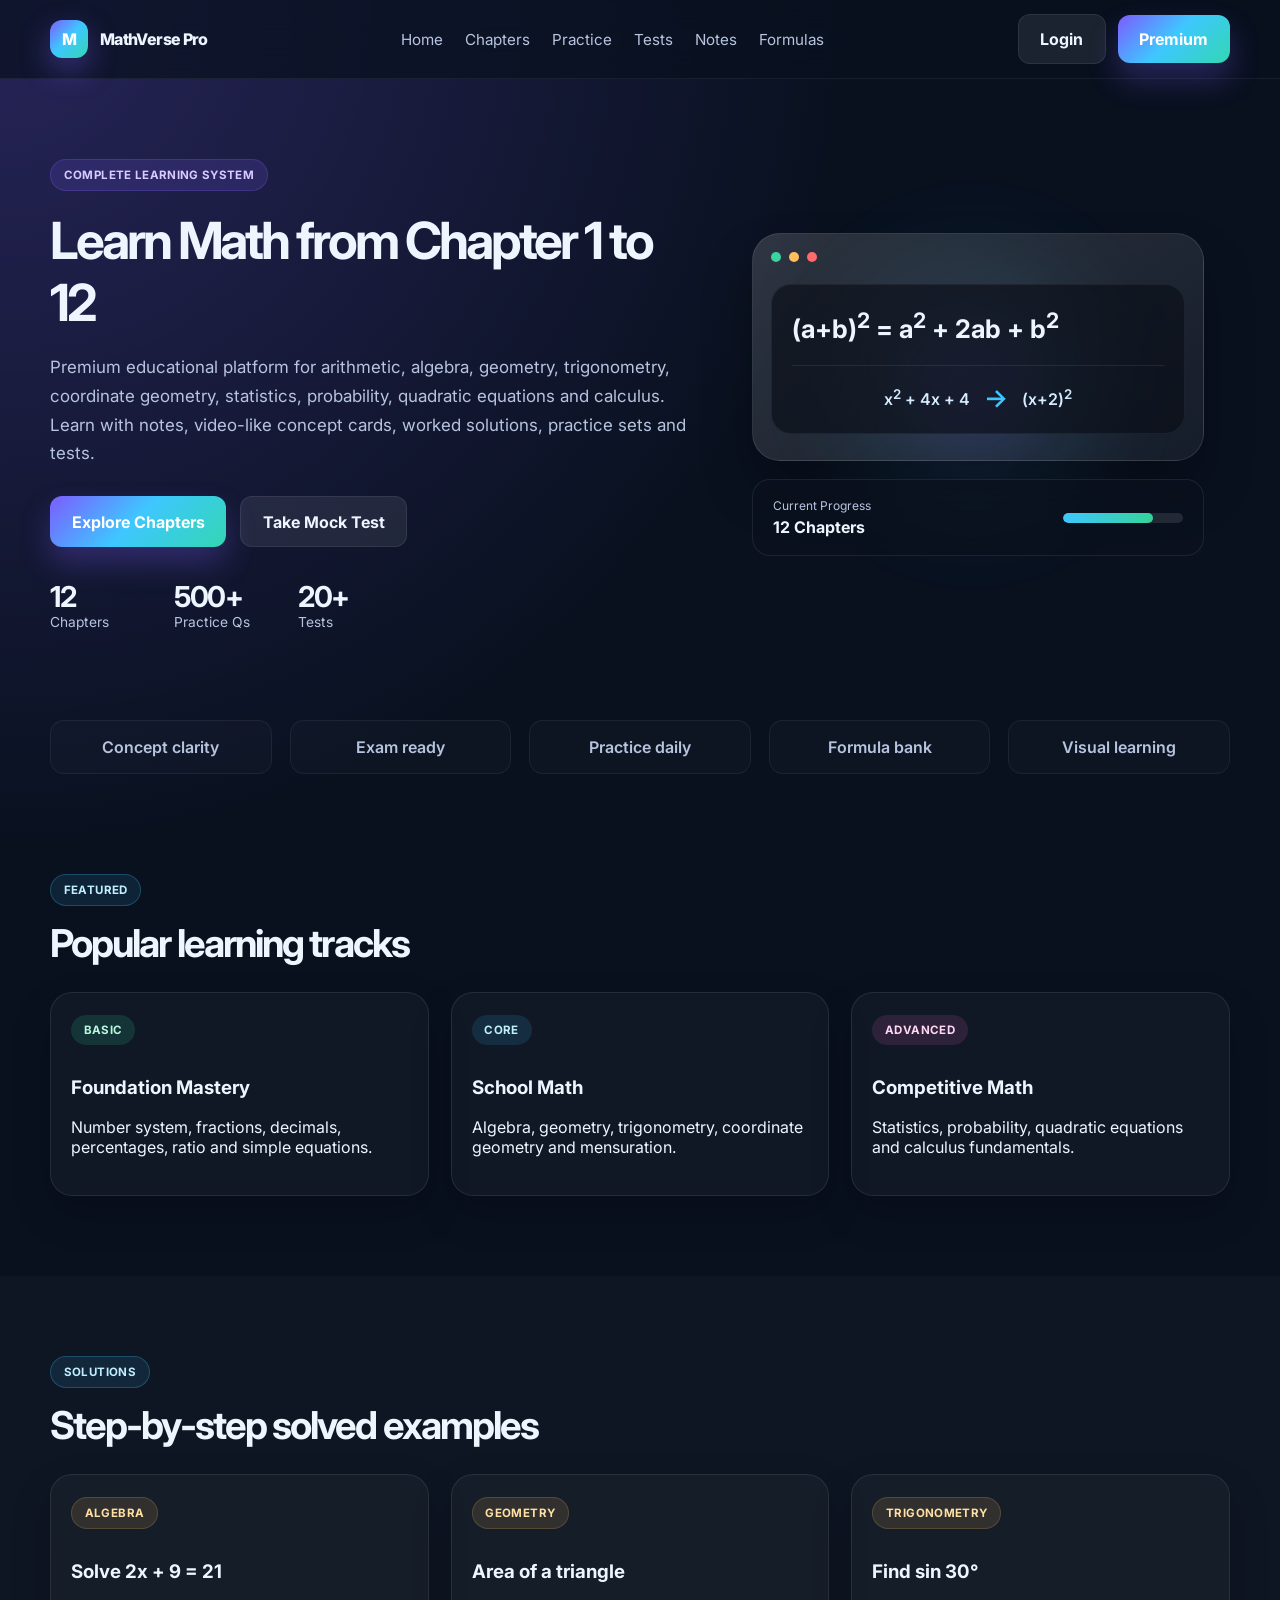
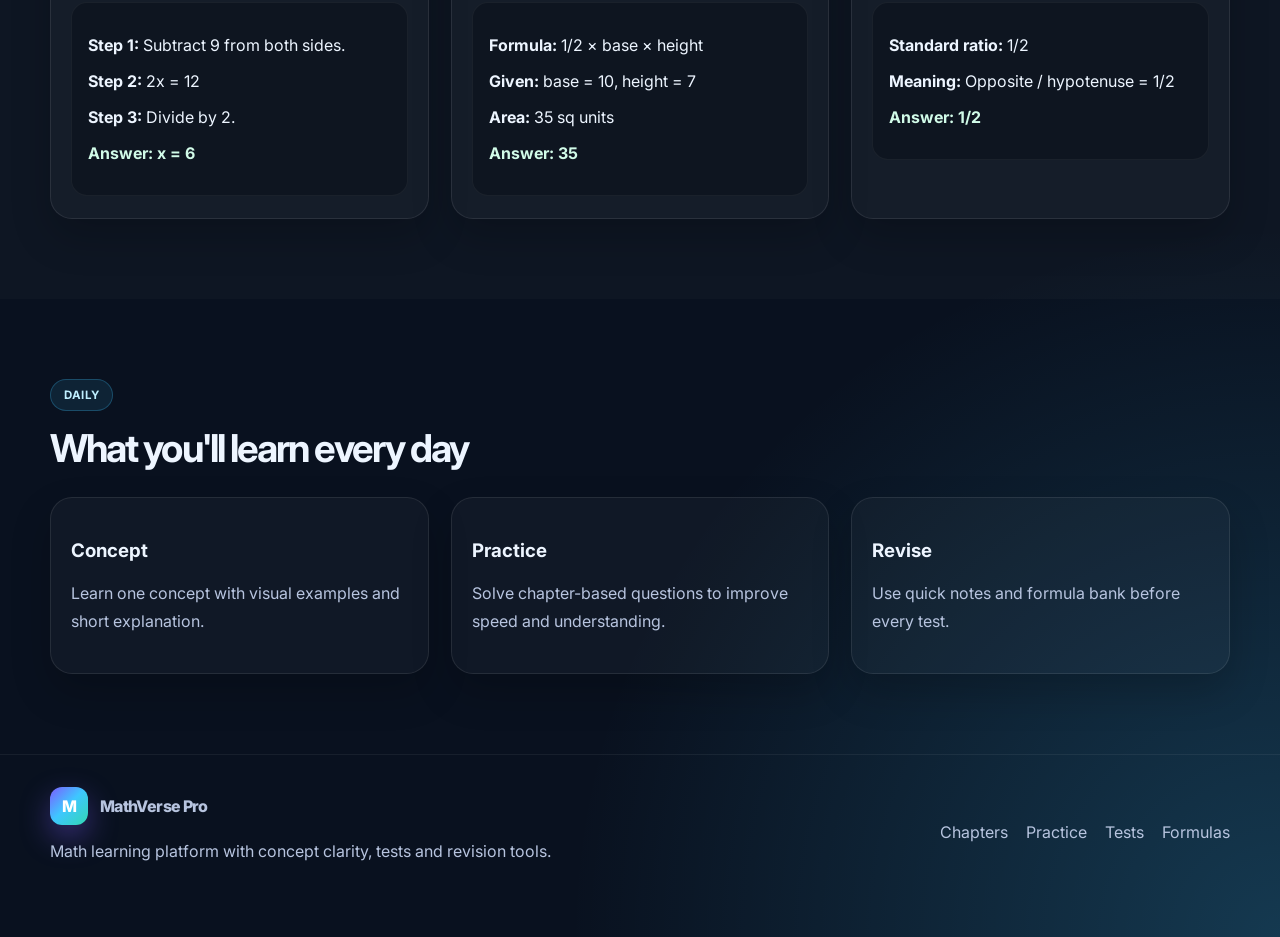
==== commit 6cacd54b: "Convert the static math platform into a complete multi-page learning app with chapters, practice, te" ====
--- a/index.html
+++ b/index.html
@@ -3,11 +3,8 @@
   <head>
     <meta charset="UTF-8" />
     <meta name="viewport" content="width=device-width, initial-scale=1.0" />
-    <title>MathVerse Pro | Learn Math Chapter 1 to 12</title>
-    <meta
-      name="description"
-      content="Premium math learning website with chapters 1 to 12, formulas, notes, practice, tests, and detailed math explanations from basic to advanced level."
-    />
+    <title>MathVerse Pro | Complete Math Learning App</title>
+    <meta name="description" content="Premium math learning app with all chapters, notes, formulas, practice, tests and solutions." />
     <link rel="preconnect" href="https://fonts.googleapis.com" />
     <link rel="preconnect" href="https://fonts.gstatic.com" crossorigin />
     <link href="https://fonts.googleapis.com/css2?family=Inter:wght@400;500;600;700;800;900&display=swap" rel="stylesheet" />
@@ -21,40 +18,38 @@
           <span>MathVerse Pro</span>
         </div>
         <nav class="main-nav">
-          <a href="#home">Home</a>
-          <a href="#chapters">Chapters</a>
-          <a href="#topics">Topics</a>
-          <a href="#solutions">Solutions</a>
-          <a href="#practice">Practice</a>
-          <a href="#tests">Tests</a>
-          <a href="#notes">Notes</a>
-          <a href="#formulas">Formulas</a>
+          <a href="index.html">Home</a>
+          <a href="chapters.html">Chapters</a>
+          <a href="practice.html">Practice</a>
+          <a href="tests.html">Tests</a>
+          <a href="notes.html">Notes</a>
+          <a href="formulas.html">Formulas</a>
         </nav>
         <div class="nav-actions">
-          <button class="btn btn-light">Log in</button>
+          <button class="btn btn-light">Login</button>
           <button class="btn btn-primary">Premium</button>
         </div>
       </div>
     </header>
 
     <main>
-      <section class="hero" id="home">
+      <section class="hero">
         <div class="container hero-grid">
           <div class="hero-copy">
-            <span class="badge">Learn Better. Score Higher.</span>
-            <h1>Complete Math Course: Chapter 1 to 12</h1>
+            <span class="badge">Complete Learning System</span>
+            <h1>Learn Math from Chapter 1 to 12</h1>
             <p>
-              Basic se advanced tak sabhi chapters ek hi jagah. Arithmetic, algebra, geometry,
-              trigonometry, coordinate geometry, probability, statistics, vectors aur calculus
-              ko simple, colorful aur exam-focused tareeke se samjhaaya gaya hai.
+              Premium educational platform for arithmetic, algebra, geometry, trigonometry,
+              coordinate geometry, statistics, probability, quadratic equations and calculus.
+              Learn with notes, video-like concept cards, worked solutions, practice sets and tests.
             </p>
             <div class="cta-row">
-              <a href="#chapters" class="btn btn-primary">View Chapters</a>
-              <a href="#tests" class="btn btn-light">Take a Test</a>
+              <a href="chapters.html" class="btn btn-primary">Explore Chapters</a>
+              <a href="tests.html" class="btn btn-light">Take Mock Test</a>
             </div>
             <ul class="hero-stats">
               <li><strong>12</strong><span>Chapters</span></li>
-              <li><strong>500+</strong><span>Questions</span></li>
+              <li><strong>500+</strong><span>Practice Qs</span></li>
               <li><strong>20+</strong><span>Tests</span></li>
             </ul>
           </div>
@@ -78,8 +73,8 @@
             </div>
             <div class="study-strip">
               <div>
-                <span>Current Goal</span>
-                <strong>Complete 12 Chapters</strong>
+                <span>Current Progress</span>
+                <strong>12 Chapters</strong>
               </div>
               <div class="progress"><span></span></div>
             </div>
@@ -89,156 +84,41 @@
 
       <section class="trustbar">
         <div class="container trust-items">
-          <div>Concept Clarity</div>
-          <div>Exam Ready</div>
-          <div>Practice Daily</div>
-          <div>Formula Bank</div>
-          <div>Visual Learning</div>
-        </div>
-      </section>
-
-      <section class="section alt" id="chapters">
+          <div>Concept clarity</div>
+          <div>Exam ready</div>
+          <div>Practice daily</div>
+          <div>Formula bank</div>
+          <div>Visual learning</div>
+        </div>
+      </section>
+
+      <section class="section">
         <div class="container">
           <div class="section-head">
-            <span class="eyebrow">All Chapters</span>
-            <h2>Math Syllabus: Chapter 1 to 12</h2>
-          </div>
-
-          <div class="chapter-grid">
-            <article class="chapter-card level-1">
-              <div class="chapter-number">1</div>
-              <h3>Number System</h3>
-              <p>Natural numbers, integers, rational numbers, real numbers, divisibility and decimal expansions.</p>
+            <span class="eyebrow">Featured</span>
+            <h2>Popular learning tracks</h2>
+          </div>
+          <div class="feature-grid">
+            <article class="feature-card">
+              <span class="pill green">Basic</span>
+              <h3>Foundation Mastery</h3>
+              <p>Number system, fractions, decimals, percentages, ratio and simple equations.</p>
             </article>
-
-            <article class="chapter-card level-1">
-              <div class="chapter-number">2</div>
-              <h3>Fractions & Decimals</h3>
-              <p>Proper and improper fractions, decimal conversion, simplification, recurring decimals.</p>
+            <article class="feature-card">
+              <span class="pill blue">Core</span>
+              <h3>School Math</h3>
+              <p>Algebra, geometry, trigonometry, coordinate geometry and mensuration.</p>
             </article>
-
-            <article class="chapter-card level-1">
-              <div class="chapter-number">3</div>
-              <h3>Linear Equations</h3>
-              <p>One variable and two variable equations, solving by substitution, elimination and graphical approach.</p>
+            <article class="feature-card">
+              <span class="pill pink">Advanced</span>
+              <h3>Competitive Math</h3>
+              <p>Statistics, probability, quadratic equations and calculus fundamentals.</p>
             </article>
-
-            <article class="chapter-card level-1">
-              <div class="chapter-number">4</div>
-              <h3>Algebraic Expressions</h3>
-              <p>Variables, terms, coefficients, identities, factorization and simplification of algebraic expressions.</p>
-            </article>
-
-            <article class="chapter-card level-2">
-              <div class="chapter-number">5</div>
-              <h3>Geometry</h3>
-              <p>Points, lines, angles, triangles, congruence, parallel lines and polygon properties.</p>
-            </article>
-
-            <article class="chapter-card level-2">
-              <div class="chapter-number">6</div>
-              <h3>Mensuration</h3>
-              <p>Perimeter, area, surface area and volume of 2D and 3D figures like cubes, cuboids and cylinders.</p>
-            </article>
-
-            <article class="chapter-card level-2">
-              <div class="chapter-number">7</div>
-              <h3>Trigonometry</h3>
-              <p>Trigonometric ratios, identities, complementary angles and practical height-distance problems.</p>
-            </article>
-
-            <article class="chapter-card level-2">
-              <div class="chapter-number">8</div>
-              <h3>Coordinate Geometry</h3>
-              <p>Distance formula, section formula, slope of a line and graph of linear equations.</p>
-            </article>
-
-            <article class="chapter-card level-2">
-              <div class="chapter-number">9</div>
-              <h3>Statistics</h3>
-              <p>Mean, median, mode, frequency distribution and data interpretation for real-world analysis.</p>
-            </article>
-
-            <article class="chapter-card level-3">
-              <div class="chapter-number">10</div>
-              <h3>Probability</h3>
-              <p>Experiments, events, sample space, classical probability and simple distribution problems.</p>
-            </article>
-
-            <article class="chapter-card level-3">
-              <div class="chapter-number">11</div>
-              <h3>Quadratic Equations</h3>
-              <p>Roots of quadratic equations, factorization, discriminant and application in word problems.</p>
-            </article>
-
-            <article class="chapter-card level-3">
-              <div class="chapter-number">12</div>
-              <h3>Calculus</h3>
-              <p>Limits, derivatives, differentiation rules, maxima-minima and basic integration concept.</p>
-            </article>
-          </div>
-        </div>
-      </section>
-
-      <section class="section" id="topics">
-        <div class="container">
-          <div class="section-head">
-            <span class="eyebrow">Topics</span>
-            <h2>Study areas across all chapters</h2>
-          </div>
-          <div class="topic-grid">
-            <article class="topic-card level-1">
-              <span class="level-tag">Basic</span>
-              <h3>Arithmetic</h3>
-              <p>Fractions, decimals, percentages, ratios, AP/GP basics.</p>
-            </article>
-
-            <article class="topic-card level-1">
-              <span class="level-tag">Basic</span>
-              <h3>Algebra</h3>
-              <p>Variables, equations, identities, factorization, and simplification.</p>
-            </article>
-
-            <article class="topic-card level-2">
-              <span class="level-tag">Intermediate</span>
-              <h3>Geometry</h3>
-              <p>Angles, lines, triangles, circles, quadrilaterals and proofs.</p>
-            </article>
-
-            <article class="topic-card level-2">
-              <span class="level-tag">Intermediate</span>
-              <h3>Trigonometry</h3>
-              <p>Ratios, identities, graphs, and applications to real problems.</p>
-            </article>
-
-            <article class="topic-card level-2">
-              <span class="level-tag">Intermediate</span>
-              <h3>Coordinate Geometry</h3>
-              <p>Graph plotting, line equations, distance and midpoint formulas.</p>
-            </article>
-
-            <article class="topic-card level-3">
-              <span class="level-tag">Advanced</span>
-              <h3>Calculus</h3>
-              <p>Derivatives, integrals, limits, and application of change.</p>
-            </article>
-
-            <article class="topic-card level-3">
-              <span class="level-tag">Advanced</span>
-              <h3>Probability</h3>
-              <p>Events, permutations, combinations and expected outcomes.</p>
-            </article>
-
-            <article class="topic-card level-3">
-              <span class="level-tag">Advanced</span>
-              <h3>Statistics</h3>
-              <p>Data tables, central tendency, dispersion and interpretation.</p>
-            </article>
-          </div>
-        </div>
-      </section>
-
-      <section class="section alt" id="solutions">
+          </div>
+        </div>
+      </section>
+
+      <section class="section alt">
         <div class="container">
           <div class="section-head">
             <span class="eyebrow">Solutions</span>
@@ -247,147 +127,55 @@
           <div class="solution-grid">
             <div class="solution-card">
               <span class="problem-tag">Algebra</span>
-              <h3>Solve: 3x + 5 = 20</h3>
+              <h3>Solve 2x + 9 = 21</h3>
               <div class="solution-box">
-                <p><strong>Step 1:</strong> Subtract 5 from both sides.</p>
-                <p><strong>Step 2:</strong> 3x = 15</p>
-                <p><strong>Step 3:</strong> Divide by 3, x = 5</p>
-                <p class="answer">Answer: x = 5</p>
-              </div>
-            </div>
-
+                <p><strong>Step 1:</strong> Subtract 9 from both sides.</p>
+                <p><strong>Step 2:</strong> 2x = 12</p>
+                <p><strong>Step 3:</strong> Divide by 2.</p>
+                <p class="answer">Answer: x = 6</p>
+              </div>
+            </div>
             <div class="solution-card">
               <span class="problem-tag">Geometry</span>
-              <h3>Find area of triangle</h3>
+              <h3>Area of a triangle</h3>
               <div class="solution-box">
-                <p><strong>Formula:</strong> Area = 1/2 × base × height</p>
-                <p><strong>Given:</strong> base = 12, height = 8</p>
-                <p><strong>Area:</strong> 1/2 × 12 × 8 = 48</p>
-                <p class="answer">Answer: 48 sq units</p>
-              </div>
-            </div>
-
+                <p><strong>Formula:</strong> 1/2 × base × height</p>
+                <p><strong>Given:</strong> base = 10, height = 7</p>
+                <p><strong>Area:</strong> 35 sq units</p>
+                <p class="answer">Answer: 35</p>
+              </div>
+            </div>
             <div class="solution-card">
               <span class="problem-tag">Trigonometry</span>
-              <h3>Find tan 45°</h3>
+              <h3>Find sin 30°</h3>
               <div class="solution-box">
-                <p><strong>Standard value:</strong> tan 45° = 1</p>
-                <p><strong>Explanation:</strong> Opposite = Adjacent in a 45° triangle.</p>
-                <p class="answer">Answer: 1</p>
-              </div>
-            </div>
-          </div>
-        </div>
-      </section>
-
-      <section class="section" id="practice">
+                <p><strong>Standard ratio:</strong> 1/2</p>
+                <p><strong>Meaning:</strong> Opposite / hypotenuse = 1/2</p>
+                <p class="answer">Answer: 1/2</p>
+              </div>
+            </div>
+          </div>
+        </div>
+      </section>
+
+      <section class="section">
         <div class="container">
           <div class="section-head">
-            <span class="eyebrow">Practice</span>
-            <h2>Practice sets for every chapter</h2>
-          </div>
-          <div class="practice-grid">
-            <div class="practice-card">
-              <h3>Beginner</h3>
-              <p>Number system, fractions, decimals and simple equations.</p>
-              <button class="btn btn-primary small">Start</button>
-            </div>
-            <div class="practice-card">
-              <h3>Intermediate</h3>
-              <p>Geometry, trigonometry, coordinate geometry and mensuration.</p>
-              <button class="btn btn-primary small">Start</button>
-            </div>
-            <div class="practice-card">
-              <h3>Advanced</h3>
-              <p>Probability, statistics, quadratic equations and calculus basics.</p>
-              <button class="btn btn-primary small">Start</button>
-            </div>
-          </div>
-        </div>
-      </section>
-
-      <section class="section alt" id="tests">
-        <div class="container">
-          <div class="section-head">
-            <span class="eyebrow">Tests</span>
-            <h2>Mock tests for Chapter 1 to 12</h2>
-          </div>
-          <div class="quiz-grid">
-            <div class="quiz-item">
-              <span class="test-badge">Test 1</span>
-              <h3>Foundation Test</h3>
-              <p>20 questions | 15 mins</p>
-              <button class="btn btn-light small">Take Test</button>
-            </div>
-            <div class="quiz-item">
-              <span class="test-badge">Test 2</span>
-              <h3>Mid-Level Test</h3>
-              <p>25 questions | 20 mins</p>
-              <button class="btn btn-light small">Take Test</button>
-            </div>
-            <div class="quiz-item">
-              <span class="test-badge">Test 3</span>
-              <h3>Advanced Test</h3>
-              <p>30 questions | 25 mins</p>
-              <button class="btn btn-light small">Take Test</button>
-            </div>
-          </div>
-        </div>
-      </section>
-
-      <section class="section" id="notes">
-        <div class="container">
-          <div class="section-head">
-            <span class="eyebrow">Notes</span>
-            <h2>Quick revision notes</h2>
-          </div>
-          <div class="notes-grid">
-            <article class="note-card">
-              <h3>Linear Equation</h3>
-              <p>ax + b = 0 gives x = -b/a, where a ≠ 0.</p>
-            </article>
-            <article class="note-card">
-              <h3>Triangle</h3>
-              <p>Sum of interior angles = 180° and area = 1/2 × base × height.</p>
-            </article>
-            <article class="note-card">
-              <h3>Quadratic Formula</h3>
-              <p>x = [-b ± √(b² − 4ac)] / 2a</p>
-            </article>
-          </div>
-        </div>
-      </section>
-
-      <section class="section alt" id="formulas">
-        <div class="container">
-          <div class="section-head">
-            <span class="eyebrow">Formulas</span>
-            <h2>Important formula bank</h2>
-          </div>
-          <div class="formula-grid">
-            <div class="formula-panel">
-              <h3>Algebra</h3>
-              <ul>
-                <li>(a+b)<sup>2</sup> = a<sup>2</sup> + 2ab + b<sup>2</sup></li>
-                <li>(a-b)<sup>2</sup> = a<sup>2</sup> - 2ab + b<sup>2</sup></li>
-                <li>a<sup>2</sup> - b<sup>2</sup> = (a-b)(a+b)</li>
-              </ul>
-            </div>
-            <div class="formula-panel">
-              <h3>Geometry</h3>
-              <ul>
-                <li>Area of rectangle = length × breadth</li>
-                <li>Area of circle = πr<sup>2</sup></li>
-                <li>Volume of cube = a<sup>3</sup></li>
-              </ul>
-            </div>
-            <div class="formula-panel">
-              <h3>Trigonometry</h3>
-              <ul>
-                <li>sin θ = opposite / hypotenuse</li>
-                <li>cos θ = adjacent / hypotenuse</li>
-                <li>tan θ = opposite / adjacent</li>
-              </ul>
+            <span class="eyebrow">Daily</span>
+            <h2>What you'll learn every day</h2>
+          </div>
+          <div class="daily-grid">
+            <div class="daily-card">
+              <h3>Concept</h3>
+              <p>Learn one concept with visual examples and short explanation.</p>
+            </div>
+            <div class="daily-card">
+              <h3>Practice</h3>
+              <p>Solve chapter-based questions to improve speed and understanding.</p>
+            </div>
+            <div class="daily-card">
+              <h3>Revise</h3>
+              <p>Use quick notes and formula bank before every test.</p>
             </div>
           </div>
         </div>
@@ -401,13 +189,13 @@
             <div class="brand-mark">M</div>
             <span>MathVerse Pro</span>
           </div>
-          <p>Full math learning from Chapter 1 to 12 with clear explanations and practice.</p>
+          <p>Math learning platform with concept clarity, tests and revision tools.</p>
         </div>
         <div class="footer-links">
-          <a href="#chapters">Chapters</a>
-          <a href="#practice">Practice</a>
-          <a href="#tests">Tests</a>
-          <a href="#formulas">Formulas</a>
+          <a href="chapters.html">Chapters</a>
+          <a href="practice.html">Practice</a>
+          <a href="tests.html">Tests</a>
+          <a href="formulas.html">Formulas</a>
         </div>
       </div>
     </footer>
@@ -415,3 +203,4 @@
     <script src="script.js"></script>
   </body>
 </html>
+
--- a/style.css
+++ b/style.css
@@ -5,16 +5,15 @@
 :root {
   --bg: #09111f;
   --bg-soft: #101a31;
-  --panel: rgba(16, 24, 41, 0.8);
-  --card: #f8faff;
+  --card: rgba(255, 255, 255, 0.04);
+  --card-strong: rgba(255, 255, 255, 0.06);
   --primary: #7c5cff;
   --secondary: #3ec7ff;
   --accent: #ffbf5f;
   --success: #34d399;
-  --text: #eef5ff;
+  --text: #edf5ff;
   --muted: #b7c4df;
-  --shadow: rgba(13, 28, 64, 0.35);
-  --pink: #ff5ebc;
+  --pink: #ff6ec7;
   --green: #3ad29f;
   --gradient: linear-gradient(135deg, #7c5cff 0%, #3ec7ff 48%, #32d7b2 100%);
 }
@@ -27,8 +26,8 @@
   margin: 0;
   font-family: "Inter", sans-serif;
   background:
-    radial-gradient(circle at top left, rgba(124, 92, 255, 0.2), transparent 30%),
-    radial-gradient(circle at bottom right, rgba(62, 199, 255, 0.2), transparent 25%),
+    radial-gradient(circle at top left, rgba(124, 92, 255, 0.26), transparent 30%),
+    radial-gradient(circle at bottom right, rgba(62, 199, 255, 0.22), transparent 25%),
     var(--bg);
   color: var(--text);
 }
@@ -53,15 +52,15 @@
   position: sticky;
   top: 0;
   z-index: 50;
-  backdrop-filter: blur(18px);
+  backdrop-filter: blur(16px);
   background: rgba(9, 17, 31, 0.72);
-  border-bottom: 1px solid rgba(255, 255, 255, 0.06);
+  border-bottom: 1px solid rgba(255,255,255,0.06);
 }
 
 .nav {
   display: flex;
-  align-items: center;
   justify-content: space-between;
+  align-items: center;
   min-height: 78px;
   gap: 20px;
 }
@@ -90,7 +89,7 @@
   align-items: center;
   gap: 22px;
   color: var(--muted);
-  font-size: 0.94rem;
+  font-size: 0.95rem;
 }
 
 .main-nav a:hover {
@@ -99,8 +98,8 @@
 
 .nav-actions {
   display: flex;
-  align-items: center;
   gap: 12px;
+  align-items: center;
 }
 
 .btn {
@@ -118,9 +117,9 @@
 }
 
 .btn-light {
-  background: rgba(255, 255, 255, 0.08);
+  background: rgba(255,255,255,0.08);
   color: var(--text);
-  border: 1px solid rgba(255, 255, 255, 0.08);
+  border: 1px solid rgba(255,255,255,0.08);
 }
 
 .btn-primary {
@@ -134,8 +133,10 @@
   font-size: 0.9rem;
 }
 
-.hero {
-  padding: 90px 0 42px;
+.hero,
+.section,
+.page-shell {
+  padding: 80px 0;
 }
 
 .hero-grid {
@@ -147,9 +148,9 @@
 
 .badge,
 .eyebrow,
-.level-tag,
 .problem-tag,
-.test-badge {
+.test-badge,
+.pill {
   display: inline-flex;
   align-items: center;
   padding: 0.5rem 0.8rem;
@@ -161,45 +162,45 @@
 }
 
 .badge {
-  background: rgba(124, 92, 255, 0.15);
+  background: rgba(124, 92, 255, 0.16);
+  border: 1px solid rgba(124, 92, 255, 0.25);
   color: #d7cbff;
-  border: 1px solid rgba(124, 92, 255, 0.25);
 }
 
 .eyebrow {
   background: rgba(62, 199, 255, 0.1);
+  border: 1px solid rgba(62, 199, 255, 0.25);
   color: #bfefff;
-  border: 1px solid rgba(62, 199, 255, 0.25);
-}
-
-.hero-copy h1 {
-  font-size: clamp(2.7rem, 5vw, 5rem);
-  line-height: 1.04;
+}
+
+.hero-copy h1,
+.page-header h1 {
+  font-size: clamp(2.6rem, 4vw, 4.6rem);
   letter-spacing: -0.06em;
   margin: 18px 0 20px;
 }
 
 .hero-copy p {
+  color: var(--muted);
+  line-height: 1.7;
   font-size: 1.06rem;
-  line-height: 1.7;
-  color: var(--muted);
-  max-width: 650px;
+  max-width: 640px;
 }
 
 .cta-row {
   display: flex;
   flex-wrap: wrap;
   gap: 14px;
-  margin-top: 30px;
+  margin-top: 28px;
 }
 
 .hero-stats {
   list-style: none;
-  padding: 0;
-  margin: 34px 0 0;
   display: flex;
   gap: 24px;
   flex-wrap: wrap;
+  padding: 0;
+  margin: 32px 0 0;
 }
 
 .hero-stats li {
@@ -220,10 +221,10 @@
 
 .hero-card {
   position: relative;
+  min-height: 470px;
   display: flex;
   flex-direction: column;
   justify-content: center;
-  min-height: 470px;
   padding: 26px;
 }
 
@@ -272,7 +273,6 @@
   font-size: clamp(1.1rem, 2vw, 1.7rem);
   font-weight: 700;
   line-height: 1.5;
-  color: #f7fbff;
 }
 
 .equation-visual {
@@ -313,10 +313,6 @@
   margin-bottom: 4px;
 }
 
-.study-strip strong {
-  font-size: 1.1rem;
-}
-
 .progress {
   width: 120px;
   height: 10px;
@@ -353,16 +349,8 @@
   padding: 16px 12px;
 }
 
-.section {
-  padding: 88px 0;
-}
-
-.section.alt {
-  background: rgba(255,255,255,0.02);
-}
-
 .section-head {
-  margin-bottom: 28px;
+  margin-bottom: 26px;
 }
 
 .section-head h2 {
@@ -371,156 +359,124 @@
   letter-spacing: -0.05em;
 }
 
-.chapter-grid,
-.topic-grid,
+.feature-grid,
 .solution-grid,
-.practice-grid,
-.quiz-grid,
+.daily-grid,
+.practice-layout,
+.test-grid,
 .notes-grid,
-.formula-grid {
+.formula-grid,
+.chapter-grid {
   display: grid;
   gap: 22px;
 }
 
-.chapter-grid {
-  grid-template-columns: repeat(4, minmax(0, 1fr));
-}
-
-.topic-grid,
+.feature-grid,
 .solution-grid,
-.practice-grid,
-.quiz-grid,
+.daily-grid,
+.test-grid,
 .notes-grid,
 .formula-grid {
   grid-template-columns: repeat(3, minmax(0, 1fr));
 }
 
-.chapter-card,
-.topic-card,
+.chapter-grid {
+  grid-template-columns: repeat(4, minmax(0, 1fr));
+}
+
+.feature-card,
 .solution-card,
+.daily-card,
 .practice-card,
 .quiz-item,
 .note-card,
-.formula-panel {
+.formula-panel,
+.chapter-card {
   background: rgba(255,255,255,0.03);
   border: 1px solid rgba(255,255,255,0.09);
   border-radius: 22px;
   padding: 22px 20px;
-  box-shadow: 0 18px 40px var(--shadow);
-}
-
-.chapter-card {
-  min-height: 220px;
+  box-shadow: 0 18px 40px rgba(0,0,0,0.2);
+}
+
+.pill {
+  background: rgba(255,255,255,0.05);
+  color: white;
+  margin-bottom: 12px;
+}
+
+.pill.green { background: rgba(52,211,153,0.15); color: #b9f7df; }
+.pill.blue { background: rgba(62,199,255,0.12); color: #bfefff; }
+.pill.pink { background: rgba(255,110,199,0.12); color: #ffd7f2; }
+
+.solution-box {
+  background: rgba(9,15,24,0.5);
+  border: 1px solid rgba(255,255,255,0.05);
+  border-radius: 16px;
+  padding: 16px;
+}
+
+.answer {
+  color: #d1fbe8;
+  font-weight: 700;
+  margin-top: 12px;
+}
+
+.problem-tag,
+.test-badge {
+  background: rgba(255,191,95,0.12);
+  color: #ffdfa3;
+  border: 1px solid rgba(255,191,95,0.18);
+  margin-bottom: 12px;
+}
+
+.practice-layout {
+  grid-template-columns: repeat(3, minmax(0, 1fr));
+}
+
+.large-card ul {
+  line-height: 2;
+  color: var(--muted);
+  padding-left: 18px;
+}
+
+.chapter-number {
+  width: 46px;
+  height: 46px;
+  display: grid;
+  place-items: center;
+  background: var(--gradient);
+  border-radius: 14px;
+  margin-bottom: 18px;
+  font-weight: 800;
 }
 
 .level-1 { border-top: 4px solid var(--success); }
 .level-2 { border-top: 4px solid var(--secondary); }
 .level-3 { border-top: 4px solid var(--pink); }
 
-.chapter-number {
-  width: 46px;
-  height: 46px;
-  border-radius: 14px;
-  display: grid;
-  place-items: center;
-  background: var(--gradient);
-  font-weight: 800;
+.page-header {
   margin-bottom: 18px;
-  box-shadow: 0 14px 28px rgba(124, 92, 255, 0.3);
-}
-
-.chapter-card h3,
-.topic-card h3,
-.solution-card h3,
-.practice-card h3,
-.quiz-item h3,
-.note-card h3,
-.formula-panel h3 {
-  margin: 0 0 10px;
-  font-size: 1.44rem;
-  letter-spacing: -0.04em;
-}
-
+}
+
+.page-header h1 {
+  margin-top: 8px;
+}
+
+.formula-panel ul,
+.note-card p,
 .chapter-card p,
-.topic-card p,
-.solution-card p,
+.feaure-card p,
 .practice-card p,
 .quiz-item p,
-.note-card p,
-.formula-panel li {
+.daily-card p {
   color: var(--muted);
   line-height: 1.7;
 }
 
-.level-tag {
-  display: inline-flex;
-  align-items: center;
-  padding: 0.5rem 0.8rem;
-  border-radius: 999px;
-  font-size: 0.72rem;
-  font-weight: 700;
-  letter-spacing: 0.03em;
-  text-transform: uppercase;
-  background: rgba(255,255,255,0.05);
-  color: white;
-  margin-bottom: 14px;
-}
-
-.topic-card ul {
+.formula-panel ul {
   padding-left: 18px;
-  margin: 14px 0 0;
-  color: #d7ebff;
-  line-height: 1.8;
-}
-
-.problem-tag,
-.test-badge {
-  display: inline-flex;
-  align-items: center;
-  padding: 0.5rem 0.8rem;
-  border-radius: 999px;
-  font-size: 0.72rem;
-  font-weight: 700;
-  letter-spacing: 0.03em;
-  text-transform: uppercase;
-  background: rgba(255, 191, 95, 0.12);
-  color: #ffdfa3;
-  border: 1px solid rgba(255, 191, 95, 0.18);
-  margin-bottom: 14px;
-}
-
-.solution-box {
-  background: rgba(9, 15, 24, 0.52);
-  border: 1px solid rgba(255,255,255,0.05);
-  border-radius: 16px;
-  padding: 16px;
-}
-
-.answer {
-  margin-top: 14px;
-  color: #d1fbe8;
-  font-weight: 700;
-}
-
-.practice-card,
-.quiz-item,
-.note-card {
-  display: flex;
-  flex-direction: column;
-  gap: 10px;
-}
-
-.quiz-item {
-  background: linear-gradient(180deg, rgba(255,255,255,0.04), rgba(124,92,255,0.05));
-}
-
-.notes-grid .note-card {
-  background: rgba(255,255,255,0.02);
-}
-
-.formula-panel ul {
-  margin: 14px 0 0;
-  padding-left: 18px;
+  margin: 12px 0 0;
 }
 
 .site-footer {
@@ -530,32 +486,32 @@
 
 .footer-content {
   display: flex;
-  align-items: center;
   justify-content: space-between;
-  gap: 20px;
-  color: var(--muted);
-}
-
-.footer-brand {
-  margin-bottom: 10px;
+  align-items: center;
+  gap: 18px;
+  color: var(--muted);
 }
 
 .footer-links {
   display: flex;
-  align-items: center;
   gap: 18px;
   flex-wrap: wrap;
 }
 
+.alt {
+  background: rgba(255,255,255,0.02);
+}
+
 @media (max-width: 980px) {
   .hero-grid,
-  .chapter-grid,
-  .topic-grid,
+  .feature-grid,
   .solution-grid,
-  .practice-grid,
-  .quiz-grid,
+  .daily-grid,
+  .practice-layout,
+  .test-grid,
   .notes-grid,
   .formula-grid,
+  .chapter-grid,
   .trust-items {
     grid-template-columns: 1fr 1fr;
   }
@@ -574,32 +530,35 @@
     display: none;
   }
 
-  .hero {
+  .hero,
+  .section,
+  .page-shell {
     padding-top: 60px;
   }
 
-  .chapter-grid,
-  .topic-grid,
+  .feature-grid,
   .solution-grid,
-  .practice-grid,
-  .quiz-grid,
+  .daily-grid,
+  .practice-layout,
+  .test-grid,
   .notes-grid,
   .formula-grid,
+  .chapter-grid,
   .trust-items {
     grid-template-columns: 1fr;
+  }
+
+  .cta-row {
+    flex-direction: column;
+    align-items: stretch;
+  }
+
+  .btn {
+    width: 100%;
   }
 
   .footer-content {
     flex-direction: column;
     align-items: flex-start;
   }
-
-  .cta-row {
-    flex-direction: column;
-    align-items: stretch;
-  }
-
-  .btn {
-    width: 100%;
-  }
-}
+}
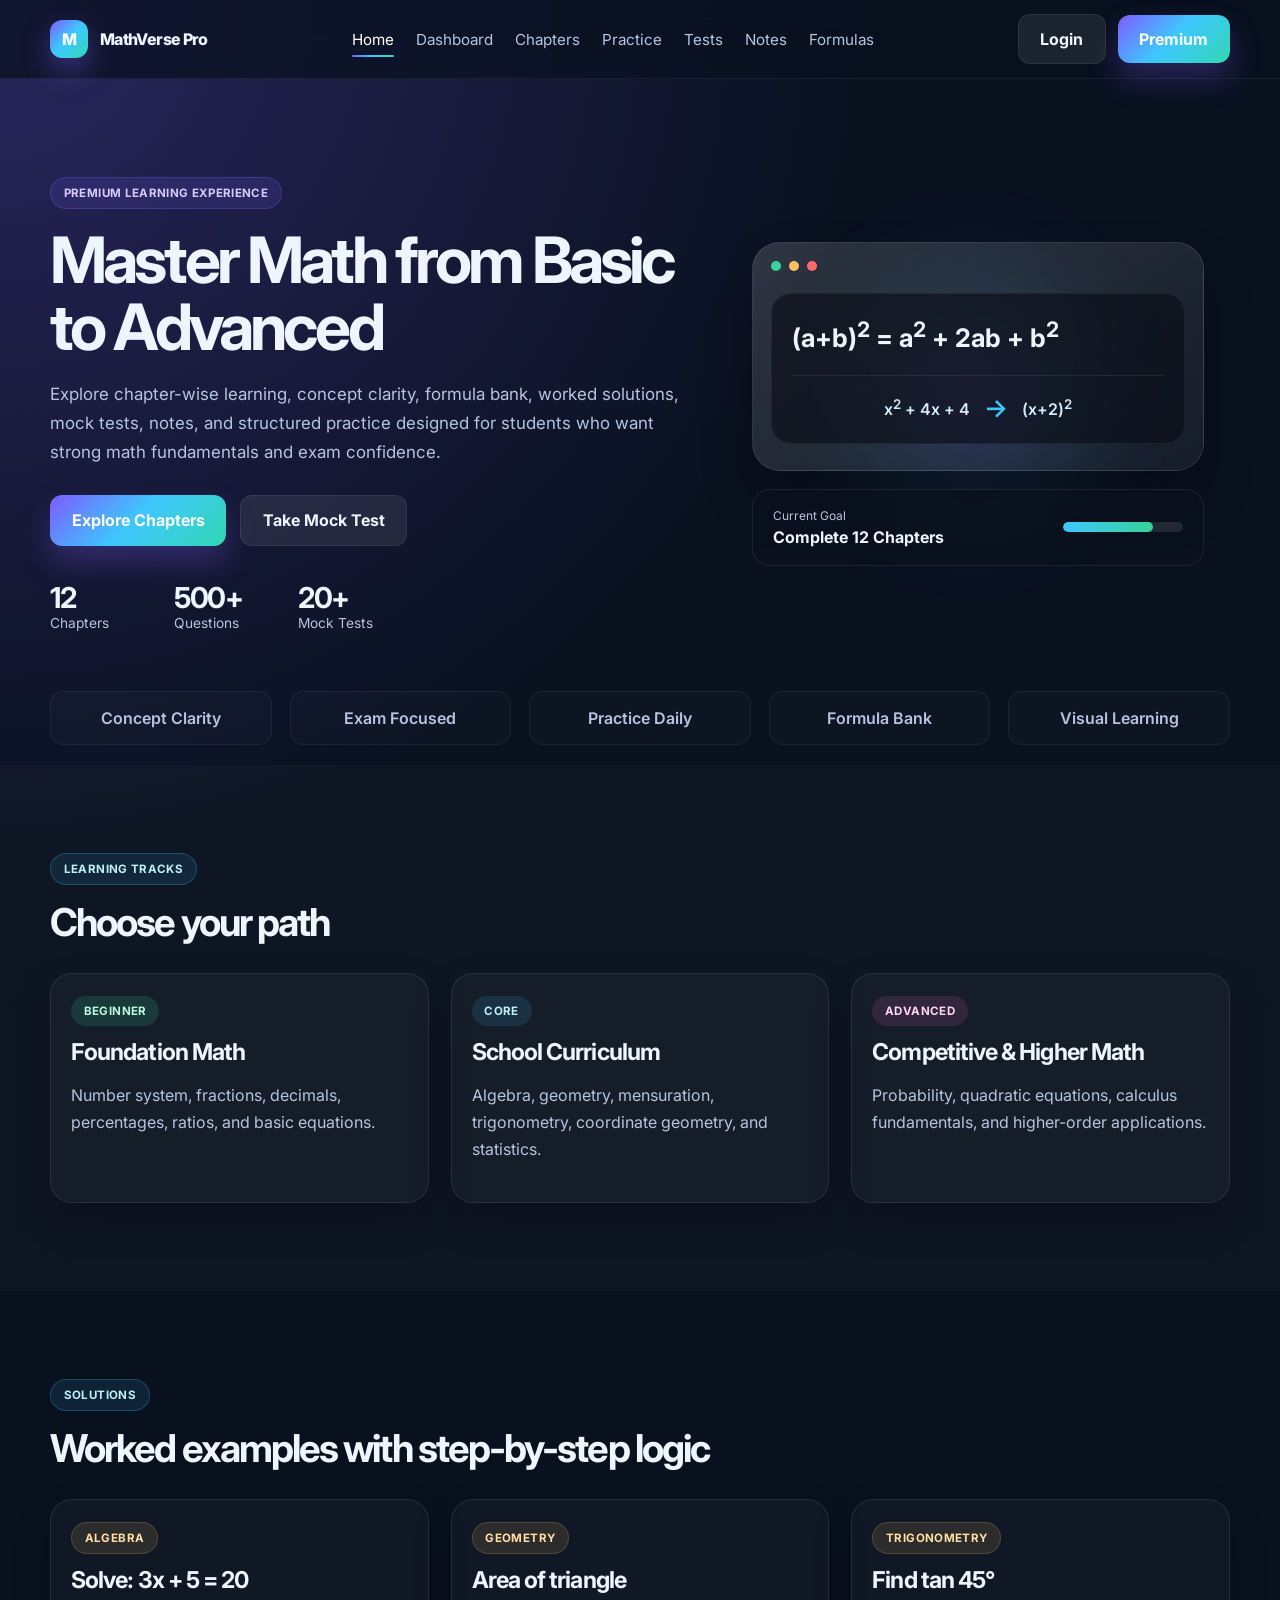
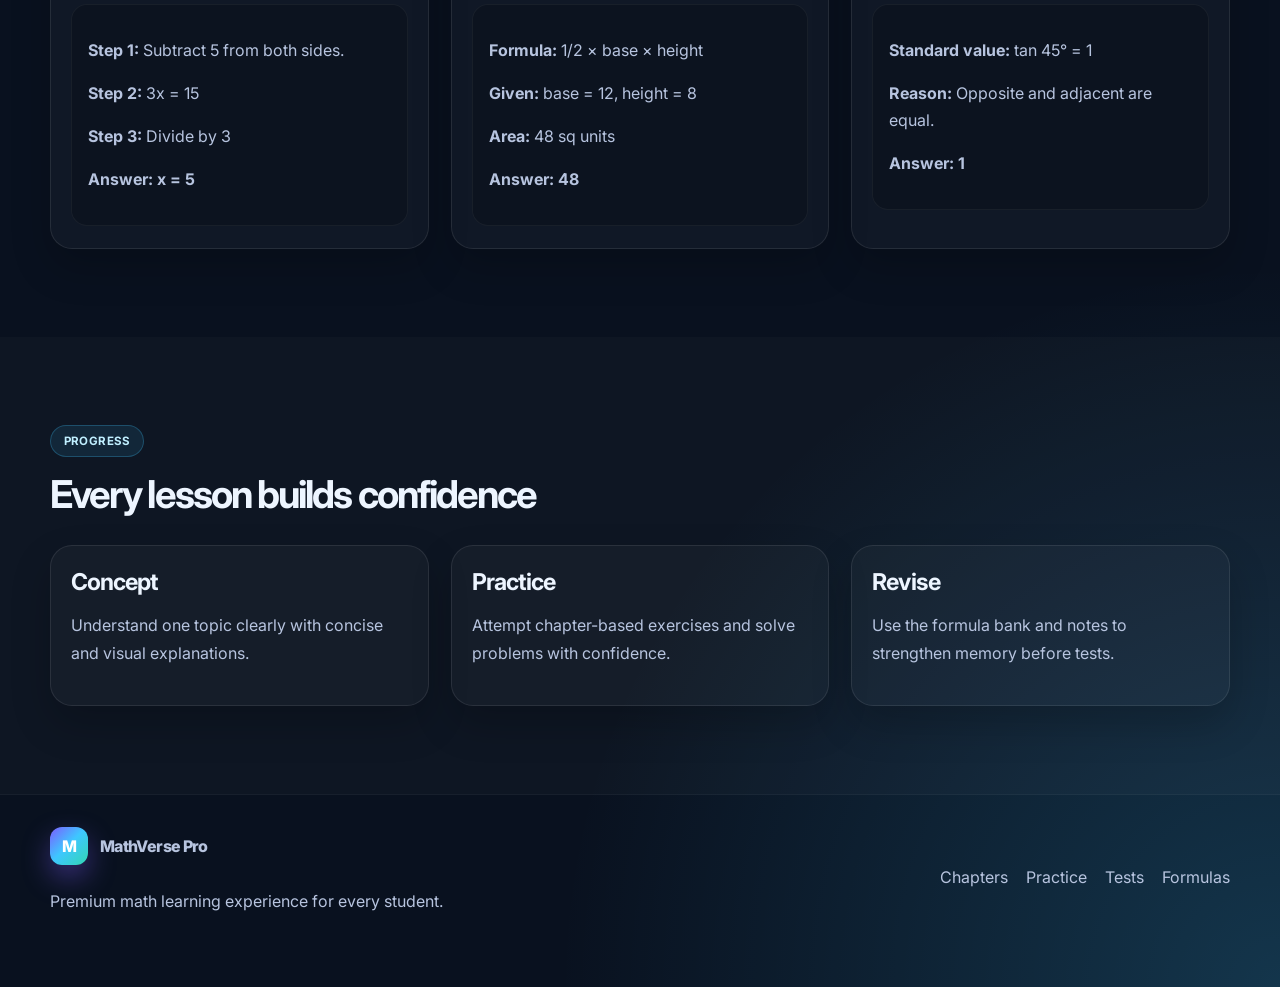
==== commit d48c7b62: "Upgrade the math app into a premium multi-page learning experience with dashboard, polished layout, " ====
--- a/index.html
+++ b/index.html
@@ -3,8 +3,8 @@
   <head>
     <meta charset="UTF-8" />
     <meta name="viewport" content="width=device-width, initial-scale=1.0" />
-    <title>MathVerse Pro | Complete Math Learning App</title>
-    <meta name="description" content="Premium math learning app with all chapters, notes, formulas, practice, tests and solutions." />
+    <title>MathVerse Pro | Premium Math Academy</title>
+    <meta name="description" content="Premium math learning platform with chapters, notes, formulas, practice, tests, and dashboard tracking." />
     <link rel="preconnect" href="https://fonts.googleapis.com" />
     <link rel="preconnect" href="https://fonts.gstatic.com" crossorigin />
     <link href="https://fonts.googleapis.com/css2?family=Inter:wght@400;500;600;700;800;900&display=swap" rel="stylesheet" />
@@ -19,6 +19,7 @@
         </div>
         <nav class="main-nav">
           <a href="index.html">Home</a>
+          <a href="dashboard.html">Dashboard</a>
           <a href="chapters.html">Chapters</a>
           <a href="practice.html">Practice</a>
           <a href="tests.html">Tests</a>
@@ -26,8 +27,8 @@
           <a href="formulas.html">Formulas</a>
         </nav>
         <div class="nav-actions">
-          <button class="btn btn-light">Login</button>
-          <button class="btn btn-primary">Premium</button>
+          <button class="btn btn-light" data-link="dashboard.html">Login</button>
+          <button class="btn btn-primary" data-link="chapters.html">Premium</button>
         </div>
       </div>
     </header>
@@ -36,12 +37,12 @@
       <section class="hero">
         <div class="container hero-grid">
           <div class="hero-copy">
-            <span class="badge">Complete Learning System</span>
-            <h1>Learn Math from Chapter 1 to 12</h1>
+            <span class="badge">Premium Learning Experience</span>
+            <h1>Master Math from Basic to Advanced</h1>
             <p>
-              Premium educational platform for arithmetic, algebra, geometry, trigonometry,
-              coordinate geometry, statistics, probability, quadratic equations and calculus.
-              Learn with notes, video-like concept cards, worked solutions, practice sets and tests.
+              Explore chapter-wise learning, concept clarity, formula bank, worked solutions,
+              mock tests, notes, and structured practice designed for students who want strong
+              math fundamentals and exam confidence.
             </p>
             <div class="cta-row">
               <a href="chapters.html" class="btn btn-primary">Explore Chapters</a>
@@ -49,8 +50,8 @@
             </div>
             <ul class="hero-stats">
               <li><strong>12</strong><span>Chapters</span></li>
-              <li><strong>500+</strong><span>Practice Qs</span></li>
-              <li><strong>20+</strong><span>Tests</span></li>
+              <li><strong>500+</strong><span>Questions</span></li>
+              <li><strong>20+</strong><span>Mock Tests</span></li>
             </ul>
           </div>
 
@@ -73,8 +74,8 @@
             </div>
             <div class="study-strip">
               <div>
-                <span>Current Progress</span>
-                <strong>12 Chapters</strong>
+                <span>Current Goal</span>
+                <strong>Complete 12 Chapters</strong>
               </div>
               <div class="progress"><span></span></div>
             </div>
@@ -84,36 +85,76 @@
 
       <section class="trustbar">
         <div class="container trust-items">
-          <div>Concept clarity</div>
-          <div>Exam ready</div>
-          <div>Practice daily</div>
-          <div>Formula bank</div>
-          <div>Visual learning</div>
+          <div>Concept Clarity</div>
+          <div>Exam Focused</div>
+          <div>Practice Daily</div>
+          <div>Formula Bank</div>
+          <div>Visual Learning</div>
+        </div>
+      </section>
+
+      <section class="section dark-panel">
+        <div class="container">
+          <div class="section-head">
+            <span class="eyebrow">Learning Tracks</span>
+            <h2>Choose your path</h2>
+          </div>
+          <div class="feature-grid">
+            <article class="feature-card">
+              <span class="pill green">Beginner</span>
+              <h3>Foundation Math</h3>
+              <p>Number system, fractions, decimals, percentages, ratios, and basic equations.</p>
+            </article>
+            <article class="feature-card">
+              <span class="pill blue">Core</span>
+              <h3>School Curriculum</h3>
+              <p>Algebra, geometry, mensuration, trigonometry, coordinate geometry, and statistics.</p>
+            </article>
+            <article class="feature-card">
+              <span class="pill pink">Advanced</span>
+              <h3>Competitive & Higher Math</h3>
+              <p>Probability, quadratic equations, calculus fundamentals, and higher-order applications.</p>
+            </article>
+          </div>
         </div>
       </section>
 
       <section class="section">
         <div class="container">
           <div class="section-head">
-            <span class="eyebrow">Featured</span>
-            <h2>Popular learning tracks</h2>
-          </div>
-          <div class="feature-grid">
-            <article class="feature-card">
-              <span class="pill green">Basic</span>
-              <h3>Foundation Mastery</h3>
-              <p>Number system, fractions, decimals, percentages, ratio and simple equations.</p>
-            </article>
-            <article class="feature-card">
-              <span class="pill blue">Core</span>
-              <h3>School Math</h3>
-              <p>Algebra, geometry, trigonometry, coordinate geometry and mensuration.</p>
-            </article>
-            <article class="feature-card">
-              <span class="pill pink">Advanced</span>
-              <h3>Competitive Math</h3>
-              <p>Statistics, probability, quadratic equations and calculus fundamentals.</p>
-            </article>
+            <span class="eyebrow">Solutions</span>
+            <h2>Worked examples with step-by-step logic</h2>
+          </div>
+          <div class="solution-grid">
+            <div class="solution-card">
+              <span class="problem-tag">Algebra</span>
+              <h3>Solve: 3x + 5 = 20</h3>
+              <div class="solution-box">
+                <p><strong>Step 1:</strong> Subtract 5 from both sides.</p>
+                <p><strong>Step 2:</strong> 3x = 15</p>
+                <p><strong>Step 3:</strong> Divide by 3</p>
+                <p class="answer">Answer: x = 5</p>
+              </div>
+            </div>
+            <div class="solution-card">
+              <span class="problem-tag">Geometry</span>
+              <h3>Area of triangle</h3>
+              <div class="solution-box">
+                <p><strong>Formula:</strong> 1/2 × base × height</p>
+                <p><strong>Given:</strong> base = 12, height = 8</p>
+                <p><strong>Area:</strong> 48 sq units</p>
+                <p class="answer">Answer: 48</p>
+              </div>
+            </div>
+            <div class="solution-card">
+              <span class="problem-tag">Trigonometry</span>
+              <h3>Find tan 45°</h3>
+              <div class="solution-box">
+                <p><strong>Standard value:</strong> tan 45° = 1</p>
+                <p><strong>Reason:</strong> Opposite and adjacent are equal.</p>
+                <p class="answer">Answer: 1</p>
+              </div>
+            </div>
           </div>
         </div>
       </section>
@@ -121,61 +162,21 @@
       <section class="section alt">
         <div class="container">
           <div class="section-head">
-            <span class="eyebrow">Solutions</span>
-            <h2>Step-by-step solved examples</h2>
-          </div>
-          <div class="solution-grid">
-            <div class="solution-card">
-              <span class="problem-tag">Algebra</span>
-              <h3>Solve 2x + 9 = 21</h3>
-              <div class="solution-box">
-                <p><strong>Step 1:</strong> Subtract 9 from both sides.</p>
-                <p><strong>Step 2:</strong> 2x = 12</p>
-                <p><strong>Step 3:</strong> Divide by 2.</p>
-                <p class="answer">Answer: x = 6</p>
-              </div>
-            </div>
-            <div class="solution-card">
-              <span class="problem-tag">Geometry</span>
-              <h3>Area of a triangle</h3>
-              <div class="solution-box">
-                <p><strong>Formula:</strong> 1/2 × base × height</p>
-                <p><strong>Given:</strong> base = 10, height = 7</p>
-                <p><strong>Area:</strong> 35 sq units</p>
-                <p class="answer">Answer: 35</p>
-              </div>
-            </div>
-            <div class="solution-card">
-              <span class="problem-tag">Trigonometry</span>
-              <h3>Find sin 30°</h3>
-              <div class="solution-box">
-                <p><strong>Standard ratio:</strong> 1/2</p>
-                <p><strong>Meaning:</strong> Opposite / hypotenuse = 1/2</p>
-                <p class="answer">Answer: 1/2</p>
-              </div>
-            </div>
-          </div>
-        </div>
-      </section>
-
-      <section class="section">
-        <div class="container">
-          <div class="section-head">
-            <span class="eyebrow">Daily</span>
-            <h2>What you'll learn every day</h2>
+            <span class="eyebrow">Progress</span>
+            <h2>Every lesson builds confidence</h2>
           </div>
           <div class="daily-grid">
             <div class="daily-card">
               <h3>Concept</h3>
-              <p>Learn one concept with visual examples and short explanation.</p>
+              <p>Understand one topic clearly with concise and visual explanations.</p>
             </div>
             <div class="daily-card">
               <h3>Practice</h3>
-              <p>Solve chapter-based questions to improve speed and understanding.</p>
+              <p>Attempt chapter-based exercises and solve problems with confidence.</p>
             </div>
             <div class="daily-card">
               <h3>Revise</h3>
-              <p>Use quick notes and formula bank before every test.</p>
+              <p>Use the formula bank and notes to strengthen memory before tests.</p>
             </div>
           </div>
         </div>
@@ -189,7 +190,7 @@
             <div class="brand-mark">M</div>
             <span>MathVerse Pro</span>
           </div>
-          <p>Math learning platform with concept clarity, tests and revision tools.</p>
+          <p>Premium math learning experience for every student.</p>
         </div>
         <div class="footer-links">
           <a href="chapters.html">Chapters</a>
@@ -203,4 +204,3 @@
     <script src="script.js"></script>
   </body>
 </html>
-
--- a/style.css
+++ b/style.css
@@ -5,8 +5,8 @@
 :root {
   --bg: #09111f;
   --bg-soft: #101a31;
-  --card: rgba(255, 255, 255, 0.04);
-  --card-strong: rgba(255, 255, 255, 0.06);
+  --panel: rgba(255,255,255,0.04);
+  --panel-strong: rgba(255,255,255,0.07);
   --primary: #7c5cff;
   --secondary: #3ec7ff;
   --accent: #ffbf5f;
@@ -26,10 +26,14 @@
   margin: 0;
   font-family: "Inter", sans-serif;
   background:
-    radial-gradient(circle at top left, rgba(124, 92, 255, 0.26), transparent 30%),
-    radial-gradient(circle at bottom right, rgba(62, 199, 255, 0.22), transparent 25%),
+    radial-gradient(circle at top left, rgba(124, 92, 255, 0.28), transparent 30%),
+    radial-gradient(circle at bottom right, rgba(62, 199, 255, 0.2), transparent 25%),
     var(--bg);
   color: var(--text);
+}
+
+*::selection {
+  background: rgba(124, 92, 255, 0.4);
 }
 
 a {
@@ -51,16 +55,16 @@
 .topbar {
   position: sticky;
   top: 0;
-  z-index: 50;
-  backdrop-filter: blur(16px);
+  z-index: 90;
+  backdrop-filter: blur(18px);
   background: rgba(9, 17, 31, 0.72);
   border-bottom: 1px solid rgba(255,255,255,0.06);
 }
 
 .nav {
   display: flex;
+  align-items: center;
   justify-content: space-between;
-  align-items: center;
   min-height: 78px;
   gap: 20px;
 }
@@ -81,7 +85,7 @@
   border-radius: 12px;
   background: var(--gradient);
   color: white;
-  box-shadow: 0 12px 30px rgba(124, 92, 255, 0.4);
+  box-shadow: 0 12px 28px rgba(124, 92, 255, 0.4);
 }
 
 .main-nav {
@@ -92,14 +96,32 @@
   font-size: 0.95rem;
 }
 
+.main-nav a {
+  position: relative;
+  transition: color 0.2s ease;
+}
+
+.main-nav a.active,
 .main-nav a:hover {
   color: white;
 }
 
+.main-nav a.active::after,
+.main-nav a:hover::after {
+  content: "";
+  position: absolute;
+  left: 0;
+  bottom: -8px;
+  width: 100%;
+  height: 2px;
+  border-radius: 999px;
+  background: var(--gradient);
+}
+
 .nav-actions {
   display: flex;
+  align-items: center;
   gap: 12px;
-  align-items: center;
 }
 
 .btn {
@@ -109,7 +131,7 @@
   border-radius: 12px;
   padding: 0.9rem 1.35rem;
   font-weight: 700;
-  transition: 0.2s ease;
+  transition: transform 0.2s ease, opacity 0.2s ease;
 }
 
 .btn:hover {
@@ -133,10 +155,8 @@
   font-size: 0.9rem;
 }
 
-.hero,
-.section,
-.page-shell {
-  padding: 80px 0;
+.hero {
+  padding: 90px 0 42px;
 }
 
 .hero-grid {
@@ -148,6 +168,7 @@
 
 .badge,
 .eyebrow,
+.level-tag,
 .problem-tag,
 .test-badge,
 .pill {
@@ -162,28 +183,29 @@
 }
 
 .badge {
-  background: rgba(124, 92, 255, 0.16);
+  background: rgba(124, 92, 255, 0.15);
+  color: #d7cbff;
   border: 1px solid rgba(124, 92, 255, 0.25);
-  color: #d7cbff;
 }
 
 .eyebrow {
   background: rgba(62, 199, 255, 0.1);
+  color: #bfefff;
   border: 1px solid rgba(62, 199, 255, 0.25);
-  color: #bfefff;
 }
 
 .hero-copy h1,
 .page-header h1 {
-  font-size: clamp(2.6rem, 4vw, 4.6rem);
+  font-size: clamp(2.7rem, 5vw, 5rem);
+  line-height: 1.04;
   letter-spacing: -0.06em;
   margin: 18px 0 20px;
 }
 
 .hero-copy p {
-  color: var(--muted);
+  font-size: 1.06rem;
   line-height: 1.7;
-  font-size: 1.06rem;
+  color: var(--muted);
   max-width: 640px;
 }
 
@@ -196,11 +218,11 @@
 
 .hero-stats {
   list-style: none;
+  padding: 0;
+  margin: 34px 0 0;
   display: flex;
   gap: 24px;
   flex-wrap: wrap;
-  padding: 0;
-  margin: 32px 0 0;
 }
 
 .hero-stats li {
@@ -270,7 +292,7 @@
 }
 
 .formula {
-  font-size: clamp(1.1rem, 2vw, 1.7rem);
+  font-size: clamp(1.15rem, 2vw, 1.7rem);
   font-weight: 700;
   line-height: 1.5;
 }
@@ -349,8 +371,20 @@
   padding: 16px 12px;
 }
 
+.section {
+  padding: 88px 0;
+}
+
+.dark-panel {
+  background: rgba(255,255,255,0.02);
+}
+
+.alt {
+  background: rgba(255,255,255,0.02);
+}
+
 .section-head {
-  margin-bottom: 26px;
+  margin-bottom: 28px;
 }
 
 .section-head h2 {
@@ -366,7 +400,9 @@
 .test-grid,
 .notes-grid,
 .formula-grid,
-.chapter-grid {
+.chapter-grid,
+.dashboard-grid,
+.panel-grid {
   display: grid;
   gap: 22px;
 }
@@ -376,7 +412,9 @@
 .daily-grid,
 .test-grid,
 .notes-grid,
-.formula-grid {
+.formula-grid,
+.dashboard-grid,
+.panel-grid {
   grid-template-columns: repeat(3, minmax(0, 1fr));
 }
 
@@ -391,7 +429,9 @@
 .quiz-item,
 .note-card,
 .formula-panel,
-.chapter-card {
+.chapter-card,
+.stat-card,
+.panel-card {
   background: rgba(255,255,255,0.03);
   border: 1px solid rgba(255,255,255,0.09);
   border-radius: 22px;
@@ -430,15 +470,9 @@
   margin-bottom: 12px;
 }
 
-.practice-layout {
-  grid-template-columns: repeat(3, minmax(0, 1fr));
-}
-
-.large-card ul {
-  line-height: 2;
-  color: var(--muted);
-  padding-left: 18px;
-}
+.level-1 { border-top: 4px solid var(--success); }
+.level-2 { border-top: 4px solid var(--secondary); }
+.level-3 { border-top: 4px solid var(--pink); }
 
 .chapter-number {
   width: 46px;
@@ -451,9 +485,63 @@
   font-weight: 800;
 }
 
-.level-1 { border-top: 4px solid var(--success); }
-.level-2 { border-top: 4px solid var(--secondary); }
-.level-3 { border-top: 4px solid var(--pink); }
+.chapter-card h3,
+.feature-card h3,
+.solution-card h3,
+.daily-card h3,
+.practice-card h3,
+.quiz-item h3,
+.note-card h3,
+.formula-panel h3,
+.panel-card h3 {
+  margin: 0 0 10px;
+  font-size: 1.45rem;
+  letter-spacing: -0.04em;
+}
+
+.chapter-card p,
+.feature-card p,
+.solution-card p,
+.daily-card p,
+.practice-card p,
+.quiz-item p,
+.note-card p,
+.formula-panel li,
+.stat-card small,
+.goal-list {
+  color: var(--muted);
+  line-height: 1.7;
+}
+
+.practice-layout,
+.test-grid {
+  display: grid;
+  gap: 22px;
+}
+
+.practice-layout {
+  grid-template-columns: repeat(3, minmax(0, 1fr));
+}
+
+.large-card ul {
+  padding-left: 18px;
+  line-height: 2;
+  color: var(--muted);
+}
+
+.notes-grid {
+  grid-template-columns: repeat(3, minmax(0, 1fr));
+}
+
+.formula-panel ul,
+.goal-list {
+  margin: 12px 0 0;
+  padding-left: 18px;
+}
+
+.page-shell {
+  padding: 80px 0;
+}
 
 .page-header {
   margin-bottom: 18px;
@@ -463,20 +551,61 @@
   margin-top: 8px;
 }
 
-.formula-panel ul,
-.note-card p,
-.chapter-card p,
-.feaure-card p,
-.practice-card p,
-.quiz-item p,
-.daily-card p {
-  color: var(--muted);
-  line-height: 1.7;
-}
-
-.formula-panel ul {
-  padding-left: 18px;
-  margin: 12px 0 0;
+.dashboard-grid {
+  margin-bottom: 22px;
+}
+
+.stat-card {
+  padding: 24px 20px;
+  display: flex;
+  flex-direction: column;
+  gap: 8px;
+}
+
+.stat-card span {
+  color: var(--muted);
+  font-size: 0.82rem;
+  text-transform: uppercase;
+  letter-spacing: 0.05em;
+}
+
+.stat-card strong {
+  font-size: clamp(1.8rem, 3vw, 3rem);
+  letter-spacing: -0.06em;
+}
+
+.stat-card.accent {
+  background: linear-gradient(135deg, rgba(124,92,255,0.18), rgba(62,199,255,0.1));
+}
+
+.stat-card.blue {
+  background: linear-gradient(135deg, rgba(62,199,255,0.14), rgba(52,211,153,0.1));
+}
+
+.stat-card.pink {
+  background: linear-gradient(135deg, rgba(255,110,199,0.14), rgba(255,191,95,0.12));
+}
+
+.progress-row {
+  display: flex;
+  flex-direction: column;
+  gap: 8px;
+  margin-top: 14px;
+}
+
+.tiny-progress {
+  width: 100%;
+  background: rgba(255,255,255,0.06);
+  border-radius: 999px;
+  overflow: hidden;
+  height: 10px;
+}
+
+.tiny-progress span {
+  display: block;
+  height: 100%;
+  background: var(--gradient);
+  border-radius: inherit;
 }
 
 .site-footer {
@@ -486,24 +615,26 @@
 
 .footer-content {
   display: flex;
+  align-items: center;
   justify-content: space-between;
-  align-items: center;
-  gap: 18px;
-  color: var(--muted);
+  gap: 20px;
+  color: var(--muted);
+}
+
+.footer-brand {
+  margin-bottom: 10px;
 }
 
 .footer-links {
   display: flex;
+  align-items: center;
   gap: 18px;
   flex-wrap: wrap;
 }
 
-.alt {
-  background: rgba(255,255,255,0.02);
-}
-
 @media (max-width: 980px) {
   .hero-grid,
+  .chapter-grid,
   .feature-grid,
   .solution-grid,
   .daily-grid,
@@ -511,7 +642,8 @@
   .test-grid,
   .notes-grid,
   .formula-grid,
-  .chapter-grid,
+  .dashboard-grid,
+  .panel-grid,
   .trust-items {
     grid-template-columns: 1fr 1fr;
   }
@@ -536,6 +668,7 @@
     padding-top: 60px;
   }
 
+  .chapter-grid,
   .feature-grid,
   .solution-grid,
   .daily-grid,
@@ -543,7 +676,8 @@
   .test-grid,
   .notes-grid,
   .formula-grid,
-  .chapter-grid,
+  .dashboard-grid,
+  .panel-grid,
   .trust-items {
     grid-template-columns: 1fr;
   }
